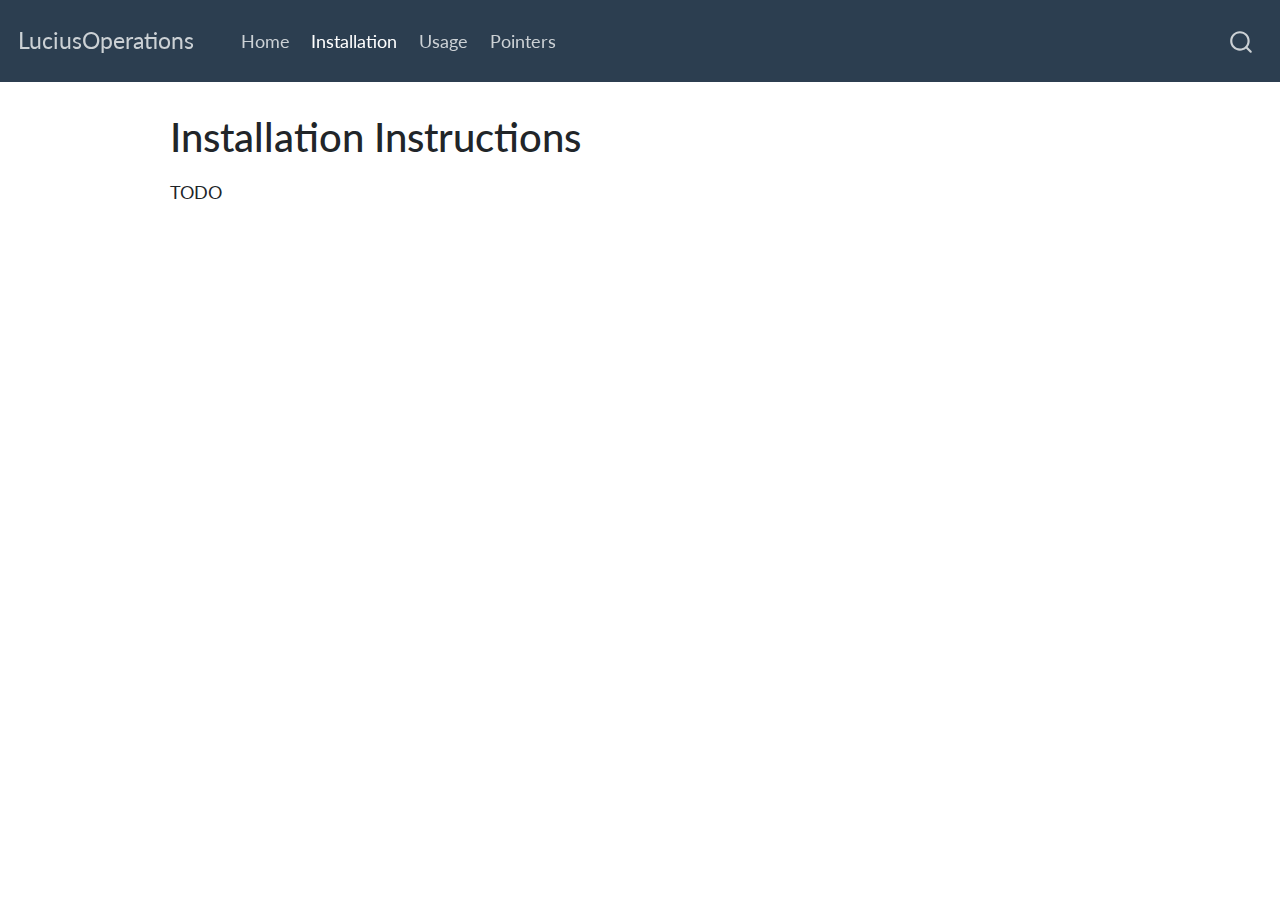
==== docs/installation.html @ 6ab1f0f8 "Update README" ====
<!DOCTYPE html>
<html xmlns="http://www.w3.org/1999/xhtml" lang="en" xml:lang="en"><head>

<meta charset="utf-8">
<meta name="generator" content="quarto-1.2.247">

<meta name="viewport" content="width=device-width, initial-scale=1.0, user-scalable=yes">


<title>LuciusOperations - Installation Instructions</title>
<style>
code{white-space: pre-wrap;}
span.smallcaps{font-variant: small-caps;}
div.columns{display: flex; gap: min(4vw, 1.5em);}
div.column{flex: auto; overflow-x: auto;}
div.hanging-indent{margin-left: 1.5em; text-indent: -1.5em;}
ul.task-list{list-style: none;}
ul.task-list li input[type="checkbox"] {
  width: 0.8em;
  margin: 0 0.8em 0.2em -1.6em;
  vertical-align: middle;
}
</style>


<script src="site_libs/quarto-nav/quarto-nav.js"></script>
<script src="site_libs/quarto-nav/headroom.min.js"></script>
<script src="site_libs/clipboard/clipboard.min.js"></script>
<script src="site_libs/quarto-search/autocomplete.umd.js"></script>
<script src="site_libs/quarto-search/fuse.min.js"></script>
<script src="site_libs/quarto-search/quarto-search.js"></script>
<meta name="quarto:offset" content="./">
<script src="site_libs/quarto-html/quarto.js"></script>
<script src="site_libs/quarto-html/popper.min.js"></script>
<script src="site_libs/quarto-html/tippy.umd.min.js"></script>
<script src="site_libs/quarto-html/anchor.min.js"></script>
<link href="site_libs/quarto-html/tippy.css" rel="stylesheet">
<link href="site_libs/quarto-html/quarto-syntax-highlighting.css" rel="stylesheet" id="quarto-text-highlighting-styles">
<script src="site_libs/bootstrap/bootstrap.min.js"></script>
<link href="site_libs/bootstrap/bootstrap-icons.css" rel="stylesheet">
<link href="site_libs/bootstrap/bootstrap.min.css" rel="stylesheet" id="quarto-bootstrap" data-mode="light">
<script id="quarto-search-options" type="application/json">{
  "location": "navbar",
  "copy-button": false,
  "collapse-after": 3,
  "panel-placement": "end",
  "type": "overlay",
  "limit": 20,
  "language": {
    "search-no-results-text": "No results",
    "search-matching-documents-text": "matching documents",
    "search-copy-link-title": "Copy link to search",
    "search-hide-matches-text": "Hide additional matches",
    "search-more-match-text": "more match in this document",
    "search-more-matches-text": "more matches in this document",
    "search-clear-button-title": "Clear",
    "search-detached-cancel-button-title": "Cancel",
    "search-submit-button-title": "Submit"
  }
}</script>


</head>

<body class="nav-fixed">

<div id="quarto-search-results"></div>
  <header id="quarto-header" class="headroom fixed-top">
    <nav class="navbar navbar-expand-lg navbar-dark ">
      <div class="navbar-container container-fluid">
      <div class="navbar-brand-container">
    <a class="navbar-brand" href="./index.html">
    <span class="navbar-title">LuciusOperations</span>
    </a>
  </div>
          <button class="navbar-toggler" type="button" data-bs-toggle="collapse" data-bs-target="#navbarCollapse" aria-controls="navbarCollapse" aria-expanded="false" aria-label="Toggle navigation" onclick="if (window.quartoToggleHeadroom) { window.quartoToggleHeadroom(); }">
  <span class="navbar-toggler-icon"></span>
</button>
          <div class="collapse navbar-collapse" id="navbarCollapse">
            <ul class="navbar-nav navbar-nav-scroll me-auto">
  <li class="nav-item">
    <a class="nav-link" href="./README.html">
 <span class="menu-text">Home</span></a>
  </li>  
  <li class="nav-item">
    <a class="nav-link active" href="./installation.html" aria-current="page">
 <span class="menu-text">Installation</span></a>
  </li>  
  <li class="nav-item">
    <a class="nav-link" href="./usage.html">
 <span class="menu-text">Usage</span></a>
  </li>  
  <li class="nav-item">
    <a class="nav-link" href="./pointers.html">
 <span class="menu-text">Pointers</span></a>
  </li>  
</ul>
              <div id="quarto-search" class="" title="Search"></div>
          </div> <!-- /navcollapse -->
      </div> <!-- /container-fluid -->
    </nav>
</header>
<!-- content -->
<div id="quarto-content" class="quarto-container page-columns page-rows-contents page-layout-article page-navbar">
<!-- sidebar -->
<!-- margin-sidebar -->
    <div id="quarto-margin-sidebar" class="sidebar margin-sidebar">
        
    </div>
<!-- main -->
<main class="content" id="quarto-document-content">

<header id="title-block-header" class="quarto-title-block default">
<div class="quarto-title">
<h1 class="title">Installation Instructions</h1>
</div>



<div class="quarto-title-meta">

    
  
    
  </div>
  

</header>

<p>TODO</p>



</main> <!-- /main -->
<script id="quarto-html-after-body" type="application/javascript">
window.document.addEventListener("DOMContentLoaded", function (event) {
  const toggleBodyColorMode = (bsSheetEl) => {
    const mode = bsSheetEl.getAttribute("data-mode");
    const bodyEl = window.document.querySelector("body");
    if (mode === "dark") {
      bodyEl.classList.add("quarto-dark");
      bodyEl.classList.remove("quarto-light");
    } else {
      bodyEl.classList.add("quarto-light");
      bodyEl.classList.remove("quarto-dark");
    }
  }
  const toggleBodyColorPrimary = () => {
    const bsSheetEl = window.document.querySelector("link#quarto-bootstrap");
    if (bsSheetEl) {
      toggleBodyColorMode(bsSheetEl);
    }
  }
  toggleBodyColorPrimary();  
  const icon = "";
  const anchorJS = new window.AnchorJS();
  anchorJS.options = {
    placement: 'right',
    icon: icon
  };
  anchorJS.add('.anchored');
  const clipboard = new window.ClipboardJS('.code-copy-button', {
    target: function(trigger) {
      return trigger.previousElementSibling;
    }
  });
  clipboard.on('success', function(e) {
    // button target
    const button = e.trigger;
    // don't keep focus
    button.blur();
    // flash "checked"
    button.classList.add('code-copy-button-checked');
    var currentTitle = button.getAttribute("title");
    button.setAttribute("title", "Copied!");
    let tooltip;
    if (window.bootstrap) {
      button.setAttribute("data-bs-toggle", "tooltip");
      button.setAttribute("data-bs-placement", "left");
      button.setAttribute("data-bs-title", "Copied!");
      tooltip = new bootstrap.Tooltip(button, 
        { trigger: "manual", 
          customClass: "code-copy-button-tooltip",
          offset: [0, -8]});
      tooltip.show();    
    }
    setTimeout(function() {
      if (tooltip) {
        tooltip.hide();
        button.removeAttribute("data-bs-title");
        button.removeAttribute("data-bs-toggle");
        button.removeAttribute("data-bs-placement");
      }
      button.setAttribute("title", currentTitle);
      button.classList.remove('code-copy-button-checked');
    }, 1000);
    // clear code selection
    e.clearSelection();
  });
  function tippyHover(el, contentFn) {
    const config = {
      allowHTML: true,
      content: contentFn,
      maxWidth: 500,
      delay: 100,
      arrow: false,
      appendTo: function(el) {
          return el.parentElement;
      },
      interactive: true,
      interactiveBorder: 10,
      theme: 'quarto',
      placement: 'bottom-start'
    };
    window.tippy(el, config); 
  }
  const noterefs = window.document.querySelectorAll('a[role="doc-noteref"]');
  for (var i=0; i<noterefs.length; i++) {
    const ref = noterefs[i];
    tippyHover(ref, function() {
      // use id or data attribute instead here
      let href = ref.getAttribute('data-footnote-href') || ref.getAttribute('href');
      try { href = new URL(href).hash; } catch {}
      const id = href.replace(/^#\/?/, "");
      const note = window.document.getElementById(id);
      return note.innerHTML;
    });
  }
  const findCites = (el) => {
    const parentEl = el.parentElement;
    if (parentEl) {
      const cites = parentEl.dataset.cites;
      if (cites) {
        return {
          el,
          cites: cites.split(' ')
        };
      } else {
        return findCites(el.parentElement)
      }
    } else {
      return undefined;
    }
  };
  var bibliorefs = window.document.querySelectorAll('a[role="doc-biblioref"]');
  for (var i=0; i<bibliorefs.length; i++) {
    const ref = bibliorefs[i];
    const citeInfo = findCites(ref);
    if (citeInfo) {
      tippyHover(citeInfo.el, function() {
        var popup = window.document.createElement('div');
        citeInfo.cites.forEach(function(cite) {
          var citeDiv = window.document.createElement('div');
          citeDiv.classList.add('hanging-indent');
          citeDiv.classList.add('csl-entry');
          var biblioDiv = window.document.getElementById('ref-' + cite);
          if (biblioDiv) {
            citeDiv.innerHTML = biblioDiv.innerHTML;
          }
          popup.appendChild(citeDiv);
        });
        return popup.innerHTML;
      });
    }
  }
});
</script>
</div> <!-- /content -->



</body></html>
---- docs/site_libs/quarto-html/tippy.css ----
.tippy-box[data-animation=fade][data-state=hidden]{opacity:0}[data-tippy-root]{max-width:calc(100vw - 10px)}.tippy-box{position:relative;background-color:#333;color:#fff;border-radius:4px;font-size:14px;line-height:1.4;white-space:normal;outline:0;transition-property:transform,visibility,opacity}.tippy-box[data-placement^=top]>.tippy-arrow{bottom:0}.tippy-box[data-placement^=top]>.tippy-arrow:before{bottom:-7px;left:0;border-width:8px 8px 0;border-top-color:initial;transform-origin:center top}.tippy-box[data-placement^=bottom]>.tippy-arrow{top:0}.tippy-box[data-placement^=bottom]>.tippy-arrow:before{top:-7px;left:0;border-width:0 8px 8px;border-bottom-color:initial;transform-origin:center bottom}.tippy-box[data-placement^=left]>.tippy-arrow{right:0}.tippy-box[data-placement^=left]>.tippy-arrow:before{border-width:8px 0 8px 8px;border-left-color:initial;right:-7px;transform-origin:center left}.tippy-box[data-placement^=right]>.tippy-arrow{left:0}.tippy-box[data-placement^=right]>.tippy-arrow:before{left:-7px;border-width:8px 8px 8px 0;border-right-color:initial;transform-origin:center right}.tippy-box[data-inertia][data-state=visible]{transition-timing-function:cubic-bezier(.54,1.5,.38,1.11)}.tippy-arrow{width:16px;height:16px;color:#333}.tippy-arrow:before{content:"";position:absolute;border-color:transparent;border-style:solid}.tippy-content{position:relative;padding:5px 9px;z-index:1}
---- docs/site_libs/quarto-html/quarto-syntax-highlighting.css ----
/* quarto syntax highlight colors */
:root {
  --quarto-hl-ot-color: #003B4F;
  --quarto-hl-at-color: #657422;
  --quarto-hl-ss-color: #20794D;
  --quarto-hl-an-color: #5E5E5E;
  --quarto-hl-fu-color: #4758AB;
  --quarto-hl-st-color: #20794D;
  --quarto-hl-cf-color: #003B4F;
  --quarto-hl-op-color: #5E5E5E;
  --quarto-hl-er-color: #AD0000;
  --quarto-hl-bn-color: #AD0000;
  --quarto-hl-al-color: #AD0000;
  --quarto-hl-va-color: #111111;
  --quarto-hl-bu-color: inherit;
  --quarto-hl-ex-color: inherit;
  --quarto-hl-pp-color: #AD0000;
  --quarto-hl-in-color: #5E5E5E;
  --quarto-hl-vs-color: #20794D;
  --quarto-hl-wa-color: #5E5E5E;
  --quarto-hl-do-color: #5E5E5E;
  --quarto-hl-im-color: #00769E;
  --quarto-hl-ch-color: #20794D;
  --quarto-hl-dt-color: #AD0000;
  --quarto-hl-fl-color: #AD0000;
  --quarto-hl-co-color: #5E5E5E;
  --quarto-hl-cv-color: #5E5E5E;
  --quarto-hl-cn-color: #8f5902;
  --quarto-hl-sc-color: #5E5E5E;
  --quarto-hl-dv-color: #AD0000;
  --quarto-hl-kw-color: #003B4F;
}

/* other quarto variables */
:root {
  --quarto-font-monospace: SFMono-Regular, Menlo, Monaco, Consolas, "Liberation Mono", "Courier New", monospace;
}

pre > code.sourceCode > span {
  color: #003B4F;
}

code span {
  color: #003B4F;
}

code.sourceCode > span {
  color: #003B4F;
}

div.sourceCode,
div.sourceCode pre.sourceCode {
  color: #003B4F;
}

code span.ot {
  color: #003B4F;
}

code span.at {
  color: #657422;
}

code span.ss {
  color: #20794D;
}

code span.an {
  color: #5E5E5E;
}

code span.fu {
  color: #4758AB;
}

code span.st {
  color: #20794D;
}

code span.cf {
  color: #003B4F;
}

code span.op {
  color: #5E5E5E;
}

code span.er {
  color: #AD0000;
}

code span.bn {
  color: #AD0000;
}

code span.al {
  color: #AD0000;
}

code span.va {
  color: #111111;
}

code span.pp {
  color: #AD0000;
}

code span.in {
  color: #5E5E5E;
}

code span.vs {
  color: #20794D;
}

code span.wa {
  color: #5E5E5E;
  font-style: italic;
}

code span.do {
  color: #5E5E5E;
  font-style: italic;
}

code span.im {
  color: #00769E;
}

code span.ch {
  color: #20794D;
}

code span.dt {
  color: #AD0000;
}

code span.fl {
  color: #AD0000;
}

code span.co {
  color: #5E5E5E;
}

code span.cv {
  color: #5E5E5E;
  font-style: italic;
}

code span.cn {
  color: #8f5902;
}

code span.sc {
  color: #5E5E5E;
}

code span.dv {
  color: #AD0000;
}

code span.kw {
  color: #003B4F;
}

.prevent-inlining {
  content: "</";
}

/*# sourceMappingURL=debc5d5d77c3f9108843748ff7464032.css.map */
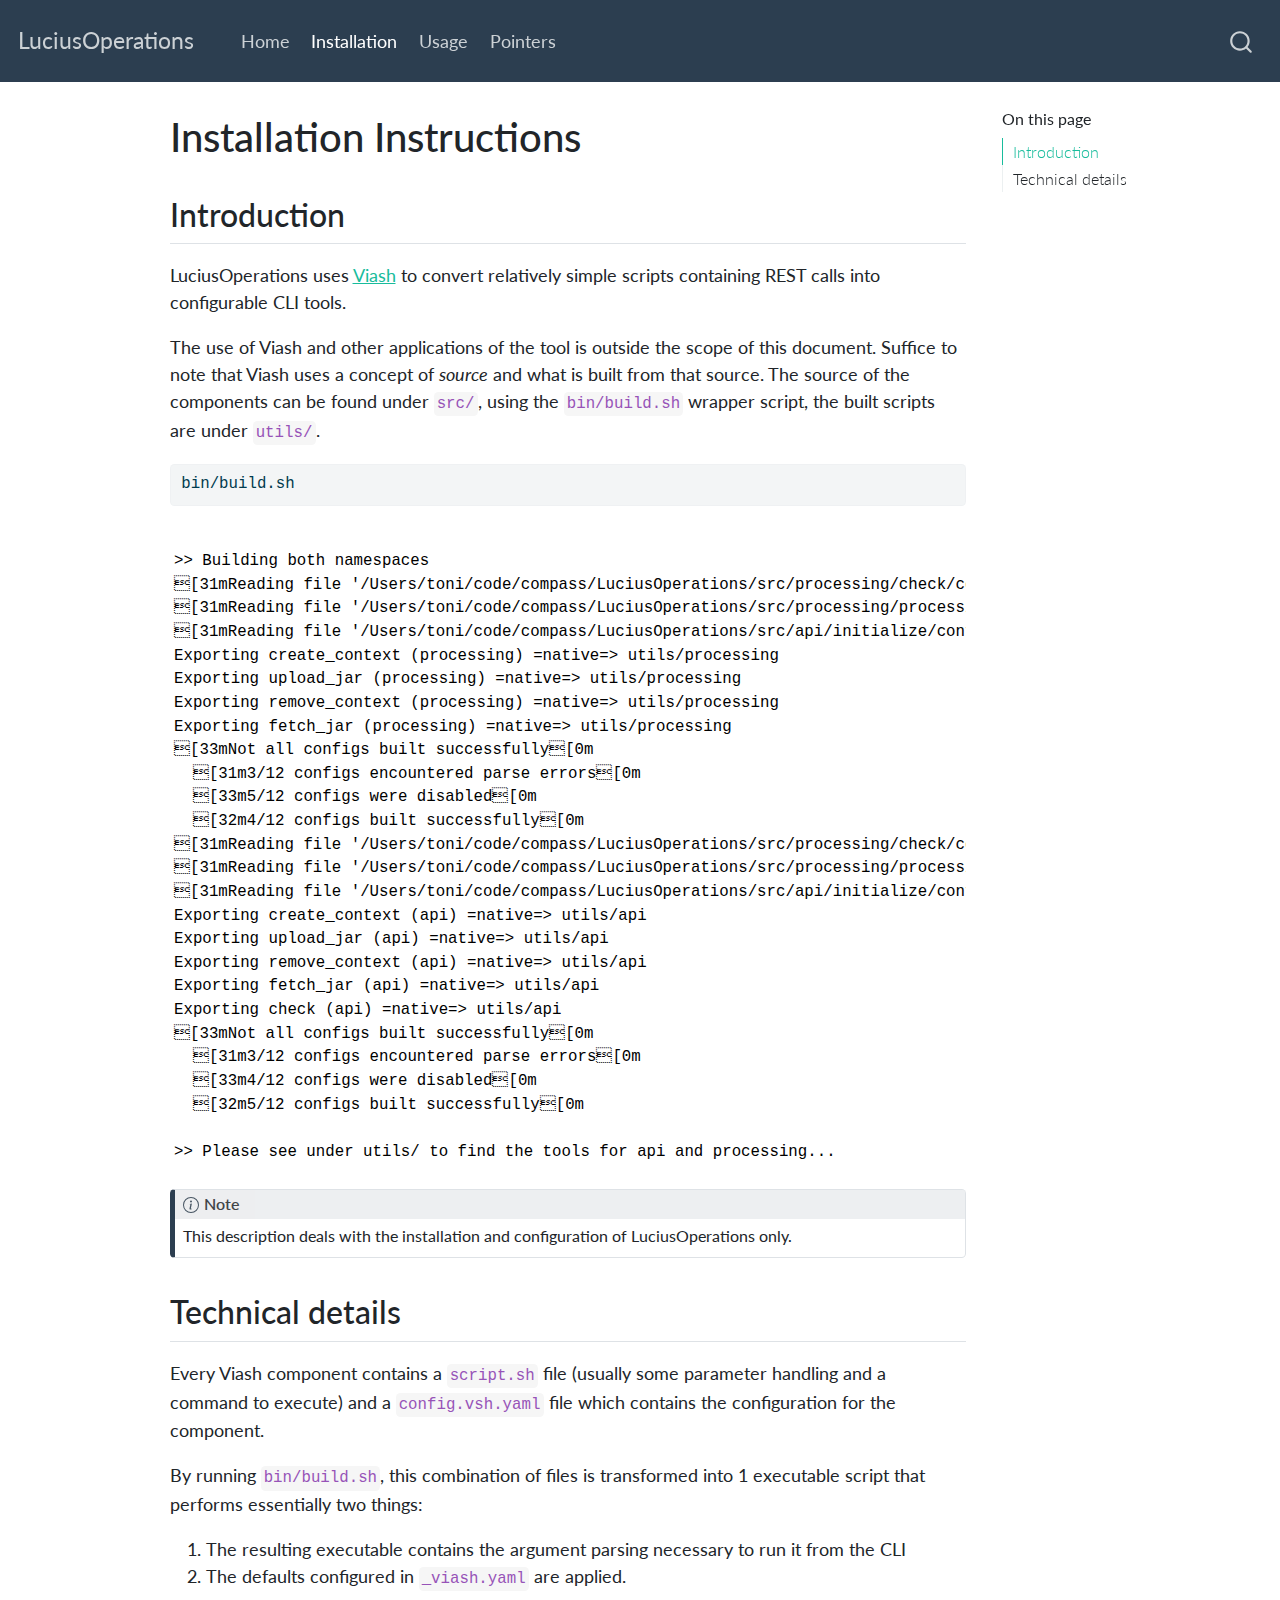
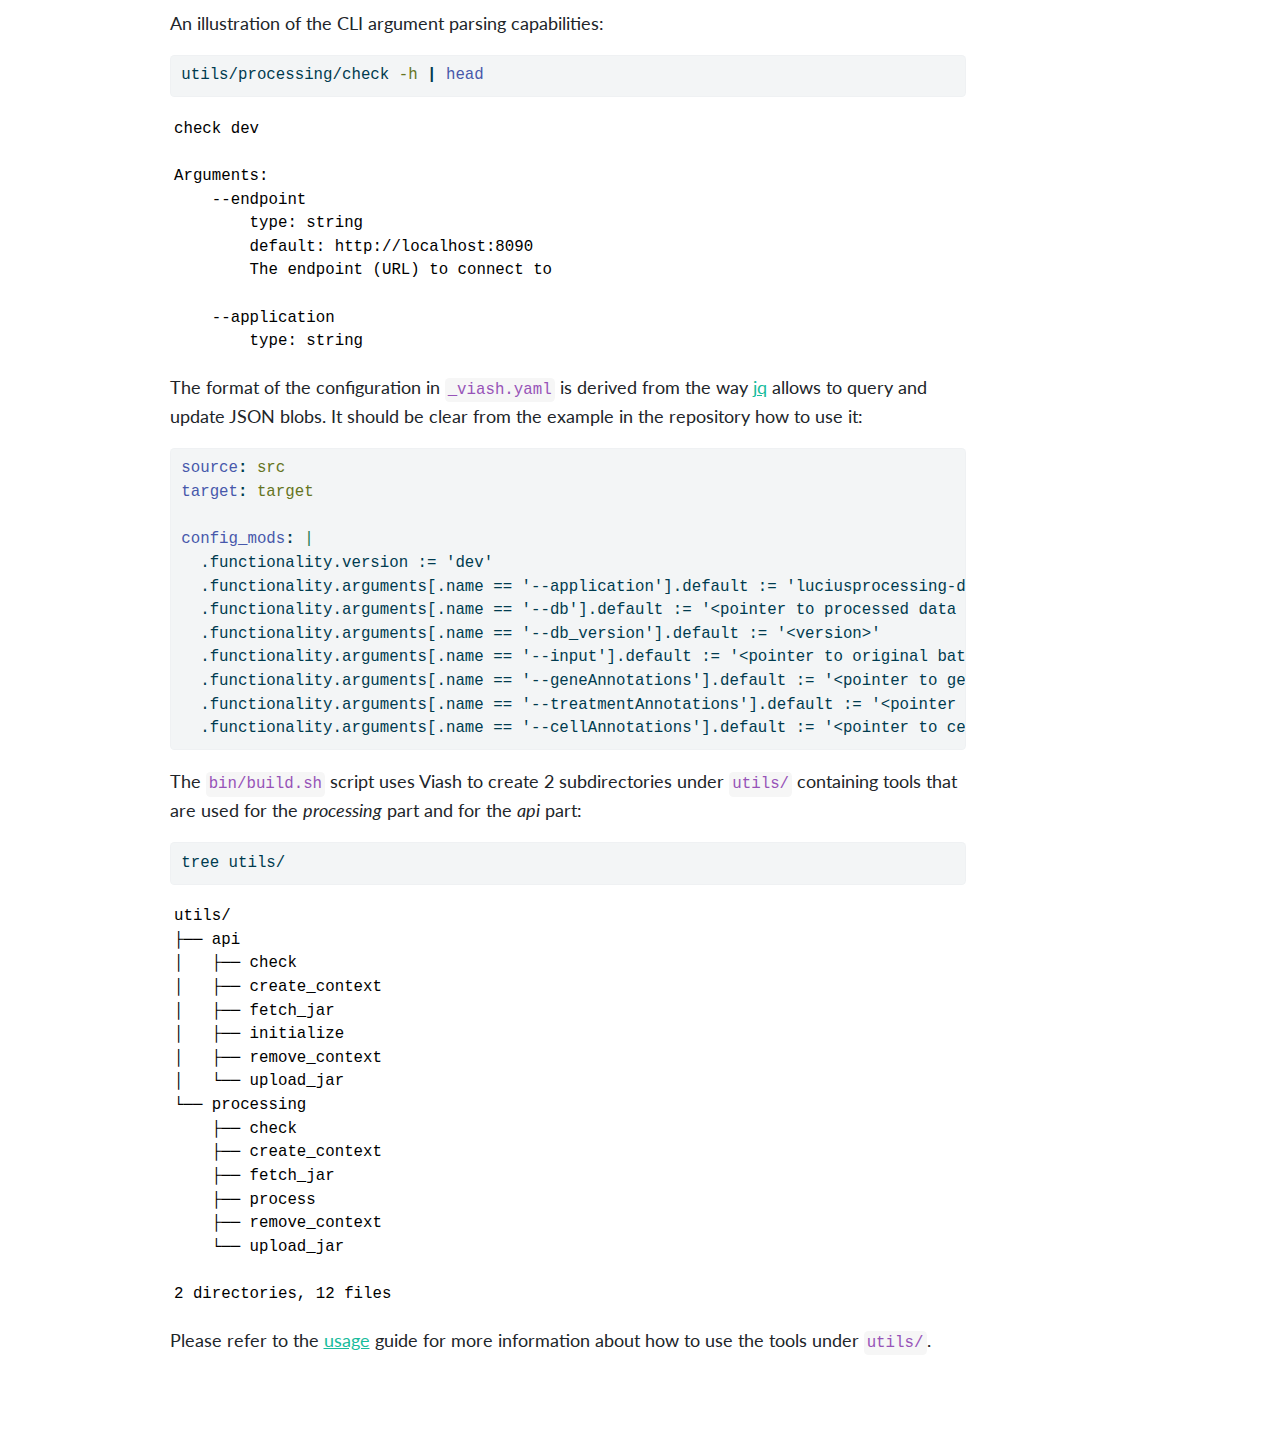
==== commit a1525717: "Additions in both installation.qmd and usage.qmd" ====
--- a/docs/installation.html
+++ b/docs/installation.html
@@ -20,6 +20,69 @@
   margin: 0 0.8em 0.2em -1.6em;
   vertical-align: middle;
 }
+pre > code.sourceCode { white-space: pre; position: relative; }
+pre > code.sourceCode > span { display: inline-block; line-height: 1.25; }
+pre > code.sourceCode > span:empty { height: 1.2em; }
+.sourceCode { overflow: visible; }
+code.sourceCode > span { color: inherit; text-decoration: inherit; }
+div.sourceCode { margin: 1em 0; }
+pre.sourceCode { margin: 0; }
+@media screen {
+div.sourceCode { overflow: auto; }
+}
+@media print {
+pre > code.sourceCode { white-space: pre-wrap; }
+pre > code.sourceCode > span { text-indent: -5em; padding-left: 5em; }
+}
+pre.numberSource code
+  { counter-reset: source-line 0; }
+pre.numberSource code > span
+  { position: relative; left: -4em; counter-increment: source-line; }
+pre.numberSource code > span > a:first-child::before
+  { content: counter(source-line);
+    position: relative; left: -1em; text-align: right; vertical-align: baseline;
+    border: none; display: inline-block;
+    -webkit-touch-callout: none; -webkit-user-select: none;
+    -khtml-user-select: none; -moz-user-select: none;
+    -ms-user-select: none; user-select: none;
+    padding: 0 4px; width: 4em;
+    color: #aaaaaa;
+  }
+pre.numberSource { margin-left: 3em; border-left: 1px solid #aaaaaa;  padding-left: 4px; }
+div.sourceCode
+  {   }
+@media screen {
+pre > code.sourceCode > span > a:first-child::before { text-decoration: underline; }
+}
+code span.al { color: #ff0000; font-weight: bold; } /* Alert */
+code span.an { color: #60a0b0; font-weight: bold; font-style: italic; } /* Annotation */
+code span.at { color: #7d9029; } /* Attribute */
+code span.bn { color: #40a070; } /* BaseN */
+code span.bu { color: #008000; } /* BuiltIn */
+code span.cf { color: #007020; font-weight: bold; } /* ControlFlow */
+code span.ch { color: #4070a0; } /* Char */
+code span.cn { color: #880000; } /* Constant */
+code span.co { color: #60a0b0; font-style: italic; } /* Comment */
+code span.cv { color: #60a0b0; font-weight: bold; font-style: italic; } /* CommentVar */
+code span.do { color: #ba2121; font-style: italic; } /* Documentation */
+code span.dt { color: #902000; } /* DataType */
+code span.dv { color: #40a070; } /* DecVal */
+code span.er { color: #ff0000; font-weight: bold; } /* Error */
+code span.ex { } /* Extension */
+code span.fl { color: #40a070; } /* Float */
+code span.fu { color: #06287e; } /* Function */
+code span.im { color: #008000; font-weight: bold; } /* Import */
+code span.in { color: #60a0b0; font-weight: bold; font-style: italic; } /* Information */
+code span.kw { color: #007020; font-weight: bold; } /* Keyword */
+code span.op { color: #666666; } /* Operator */
+code span.ot { color: #007020; } /* Other */
+code span.pp { color: #bc7a00; } /* Preprocessor */
+code span.sc { color: #4070a0; } /* SpecialChar */
+code span.ss { color: #bb6688; } /* SpecialString */
+code span.st { color: #4070a0; } /* String */
+code span.va { color: #19177c; } /* Variable */
+code span.vs { color: #4070a0; } /* VerbatimString */
+code span.wa { color: #60a0b0; font-weight: bold; font-style: italic; } /* Warning */
 </style>
 
 
@@ -105,7 +168,14 @@
 <!-- sidebar -->
 <!-- margin-sidebar -->
     <div id="quarto-margin-sidebar" class="sidebar margin-sidebar">
-        
+        <nav id="TOC" role="doc-toc" class="toc-active">
+    <h2 id="toc-title">On this page</h2>
+   
+  <ul>
+  <li><a href="#introduction" id="toc-introduction" class="nav-link active" data-scroll-target="#introduction">Introduction</a></li>
+  <li><a href="#technical-details" id="toc-technical-details" class="nav-link" data-scroll-target="#technical-details">Technical details</a></li>
+  </ul>
+</nav>
     </div>
 <!-- main -->
 <main class="content" id="quarto-document-content">
@@ -127,9 +197,122 @@
 
 </header>
 
-<p>TODO</p>
-
-
+<section id="introduction" class="level2">
+<h2 class="anchored" data-anchor-id="introduction">Introduction</h2>
+<p>LuciusOperations uses <a href="https://viash.io">Viash</a> to convert relatively simple scripts containing REST calls into configurable CLI tools.</p>
+<p>The use of Viash and other applications of the tool is outside the scope of this document. Suffice to note that Viash uses a concept of <em>source</em> and what is built from that source. The source of the components can be found under <code>src/</code>, using the <code>bin/build.sh</code> wrapper script, the built scripts are under <code>utils/</code>.</p>
+<div class="cell">
+<div class="sourceCode cell-code" id="cb1"><pre class="sourceCode sh code-with-copy"><code class="sourceCode bash"><span id="cb1-1"><a href="#cb1-1" aria-hidden="true" tabindex="-1"></a><span class="ex">bin/build.sh</span></span></code><button title="Copy to Clipboard" class="code-copy-button"><i class="bi"></i></button></pre></div>
+<div class="cell-output cell-output-stdout">
+<pre><code>
+&gt;&gt; Building both namespaces
+[31mReading file '/Users/toni/code/compass/LuciusOperations/src/processing/check/config.vsh.yaml' failed[0m
+[31mReading file '/Users/toni/code/compass/LuciusOperations/src/processing/process/config.vsh.yaml' failed[0m
+[31mReading file '/Users/toni/code/compass/LuciusOperations/src/api/initialize/config.vsh.yaml' failed[0m
+Exporting create_context (processing) =native=&gt; utils/processing
+Exporting upload_jar (processing) =native=&gt; utils/processing
+Exporting remove_context (processing) =native=&gt; utils/processing
+Exporting fetch_jar (processing) =native=&gt; utils/processing
+[33mNot all configs built successfully[0m
+  [31m3/12 configs encountered parse errors[0m
+  [33m5/12 configs were disabled[0m
+  [32m4/12 configs built successfully[0m
+[31mReading file '/Users/toni/code/compass/LuciusOperations/src/processing/check/config.vsh.yaml' failed[0m
+[31mReading file '/Users/toni/code/compass/LuciusOperations/src/processing/process/config.vsh.yaml' failed[0m
+[31mReading file '/Users/toni/code/compass/LuciusOperations/src/api/initialize/config.vsh.yaml' failed[0m
+Exporting create_context (api) =native=&gt; utils/api
+Exporting upload_jar (api) =native=&gt; utils/api
+Exporting remove_context (api) =native=&gt; utils/api
+Exporting fetch_jar (api) =native=&gt; utils/api
+Exporting check (api) =native=&gt; utils/api
+[33mNot all configs built successfully[0m
+  [31m3/12 configs encountered parse errors[0m
+  [33m4/12 configs were disabled[0m
+  [32m5/12 configs built successfully[0m
+
+&gt;&gt; Please see under utils/ to find the tools for api and processing...</code></pre>
+</div>
+</div>
+<div class="callout-note callout callout-style-default callout-captioned">
+<div class="callout-header d-flex align-content-center">
+<div class="callout-icon-container">
+<i class="callout-icon"></i>
+</div>
+<div class="callout-caption-container flex-fill">
+Note
+</div>
+</div>
+<div class="callout-body-container callout-body">
+<p>This description deals with the installation and configuration of LuciusOperations only.</p>
+</div>
+</div>
+</section>
+<section id="technical-details" class="level2">
+<h2 class="anchored" data-anchor-id="technical-details">Technical details</h2>
+<p>Every Viash component contains a <code>script.sh</code> file (usually some parameter handling and a command to execute) and a <code>config.vsh.yaml</code> file which contains the configuration for the component.</p>
+<p>By running <code>bin/build.sh</code>, this combination of files is transformed into 1 executable script that performs essentially two things:</p>
+<ol type="1">
+<li>The resulting executable contains the argument parsing necessary to run it from the CLI</li>
+<li>The defaults configured in <code>_viash.yaml</code> are applied.</li>
+</ol>
+<p>An illustration of the CLI argument parsing capabilities:</p>
+<div class="cell">
+<div class="sourceCode cell-code" id="cb3"><pre class="sourceCode sh code-with-copy"><code class="sourceCode bash"><span id="cb3-1"><a href="#cb3-1" aria-hidden="true" tabindex="-1"></a><span class="ex">utils/processing/check</span> <span class="at">-h</span> <span class="kw">|</span> <span class="fu">head</span></span></code><button title="Copy to Clipboard" class="code-copy-button"><i class="bi"></i></button></pre></div>
+<div class="cell-output cell-output-stdout">
+<pre><code>check dev
+
+Arguments:
+    --endpoint
+        type: string
+        default: http://localhost:8090
+        The endpoint (URL) to connect to
+
+    --application
+        type: string</code></pre>
+</div>
+</div>
+<p>The format of the configuration in <code>_viash.yaml</code> is derived from the way <a href="https://stedolan.github.io/jq/">jq</a> allows to query and update JSON blobs. It should be clear from the example in the repository how to use it:</p>
+<div class="cell">
+<div class="sourceCode" id="cb5"><pre class="sourceCode yaml code-with-copy"><code class="sourceCode yaml"><span id="cb5-1"><a href="#cb5-1" aria-hidden="true" tabindex="-1"></a><span class="fu">source</span><span class="kw">:</span><span class="at"> src</span></span>
+<span id="cb5-2"><a href="#cb5-2" aria-hidden="true" tabindex="-1"></a><span class="fu">target</span><span class="kw">:</span><span class="at"> target</span></span>
+<span id="cb5-3"><a href="#cb5-3" aria-hidden="true" tabindex="-1"></a></span>
+<span id="cb5-4"><a href="#cb5-4" aria-hidden="true" tabindex="-1"></a><span class="fu">config_mods</span><span class="kw">: </span><span class="ch">|</span></span>
+<span id="cb5-5"><a href="#cb5-5" aria-hidden="true" tabindex="-1"></a>  .functionality.version := 'dev'</span>
+<span id="cb5-6"><a href="#cb5-6" aria-hidden="true" tabindex="-1"></a>  .functionality.arguments[.name == '--application'].default := 'luciusprocessing-dev'</span>
+<span id="cb5-7"><a href="#cb5-7" aria-hidden="true" tabindex="-1"></a>  .functionality.arguments[.name == '--db'].default := '&lt;pointer to processed data location&gt;'</span>
+<span id="cb5-8"><a href="#cb5-8" aria-hidden="true" tabindex="-1"></a>  .functionality.arguments[.name == '--db_version'].default := '&lt;version&gt;'</span>
+<span id="cb5-9"><a href="#cb5-9" aria-hidden="true" tabindex="-1"></a>  .functionality.arguments[.name == '--input'].default := '&lt;pointer to original batches&gt;'</span>
+<span id="cb5-10"><a href="#cb5-10" aria-hidden="true" tabindex="-1"></a>  .functionality.arguments[.name == '--geneAnnotations'].default := '&lt;pointer to gene annotation file&gt;'</span>
+<span id="cb5-11"><a href="#cb5-11" aria-hidden="true" tabindex="-1"></a>  .functionality.arguments[.name == '--treatmentAnnotations'].default := '&lt;pointer to treatment annotation file&gt;'</span>
+<span id="cb5-12"><a href="#cb5-12" aria-hidden="true" tabindex="-1"></a>  .functionality.arguments[.name == '--cellAnnotations'].default := '&lt;pointer to cell annotation file&gt;'</span></code><button title="Copy to Clipboard" class="code-copy-button"><i class="bi"></i></button></pre></div>
+</div>
+<p>The <code>bin/build.sh</code> script uses Viash to create 2 subdirectories under <code>utils/</code> containing tools that are used for the <em>processing</em> part and for the <em>api</em> part:</p>
+<div class="cell">
+<div class="sourceCode cell-code" id="cb6"><pre class="sourceCode sh code-with-copy"><code class="sourceCode bash"><span id="cb6-1"><a href="#cb6-1" aria-hidden="true" tabindex="-1"></a><span class="ex">tree</span> utils/</span></code><button title="Copy to Clipboard" class="code-copy-button"><i class="bi"></i></button></pre></div>
+<div class="cell-output cell-output-stdout">
+<pre><code>utils/
+├── api
+│&nbsp;&nbsp; ├── check
+│&nbsp;&nbsp; ├── create_context
+│&nbsp;&nbsp; ├── fetch_jar
+│&nbsp;&nbsp; ├── initialize
+│&nbsp;&nbsp; ├── remove_context
+│&nbsp;&nbsp; └── upload_jar
+└── processing
+    ├── check
+    ├── create_context
+    ├── fetch_jar
+    ├── process
+    ├── remove_context
+    └── upload_jar
+
+2 directories, 12 files</code></pre>
+</div>
+</div>
+<p>Please refer to the <a href="usage.html">usage</a> guide for more information about how to use the tools under <code>utils/</code>.</p>
+
+
+</section>
 
 </main> <!-- /main -->
 <script id="quarto-html-after-body" type="application/javascript">
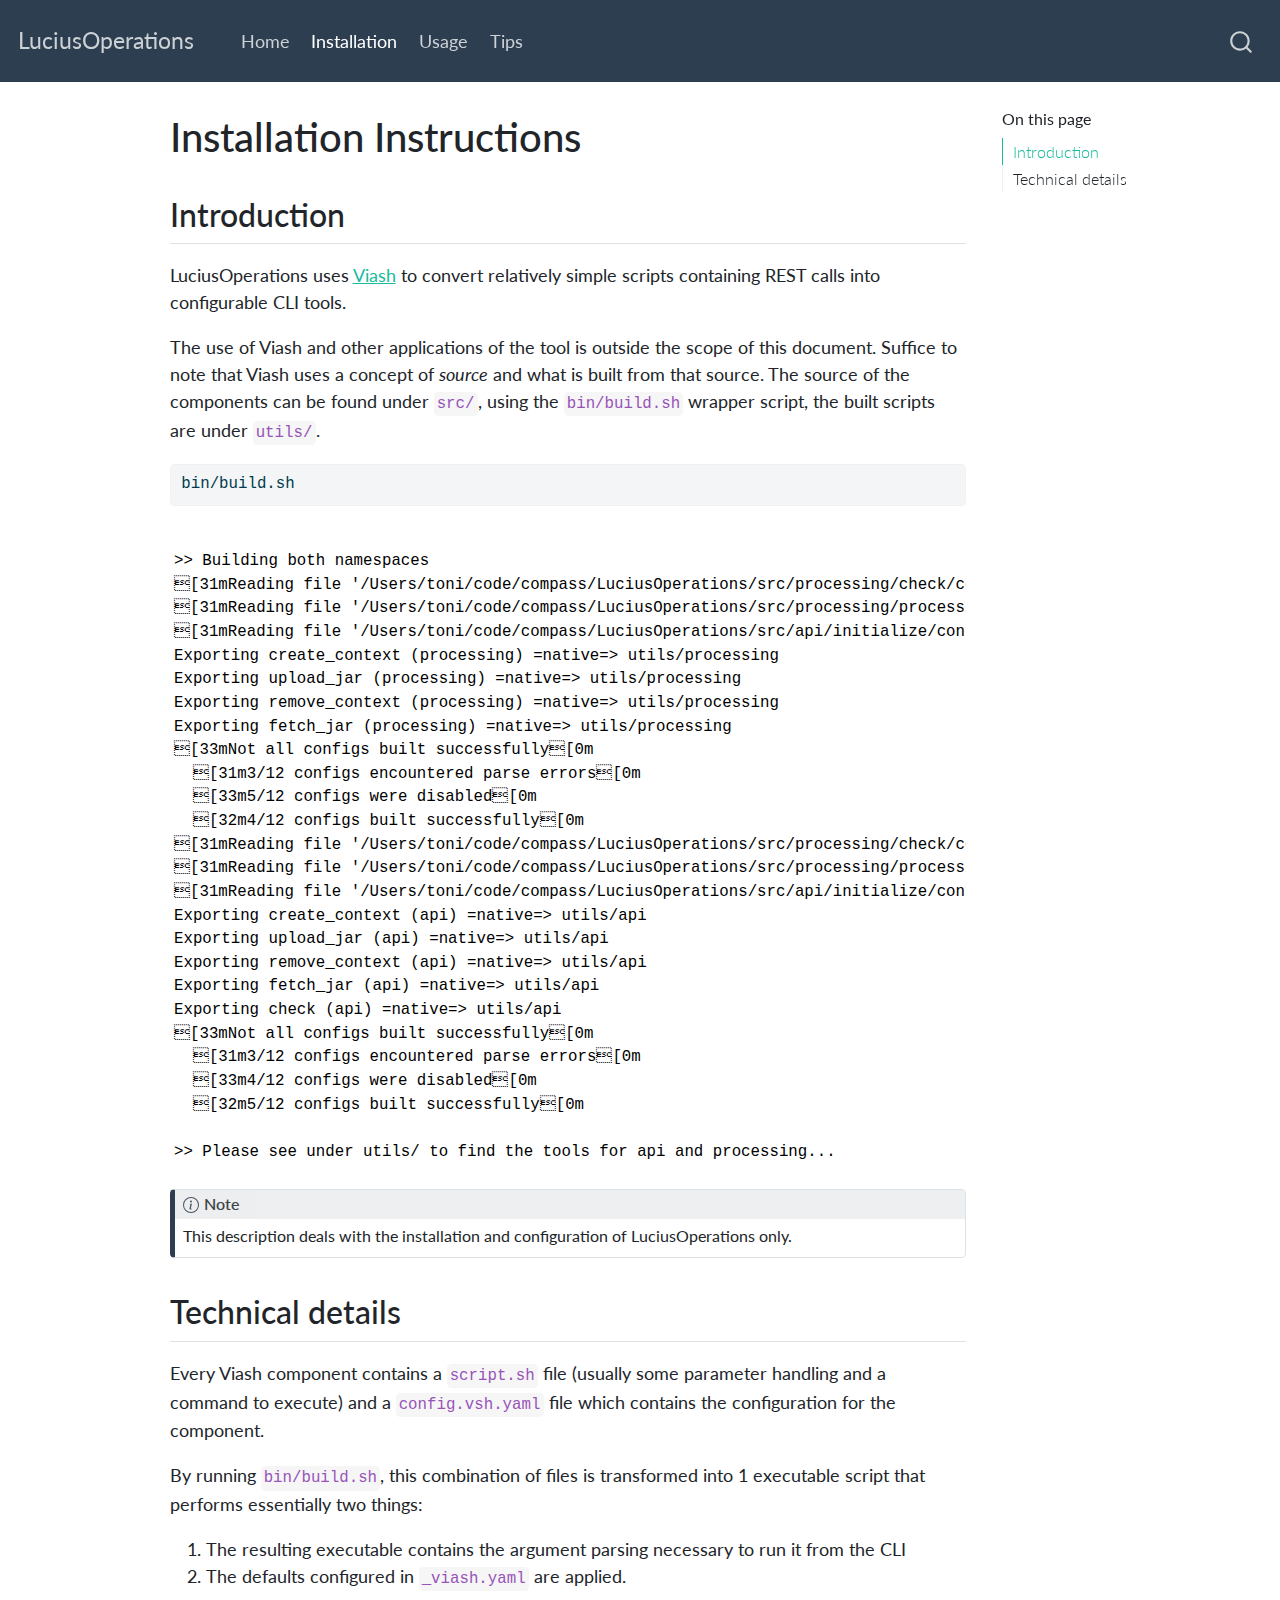
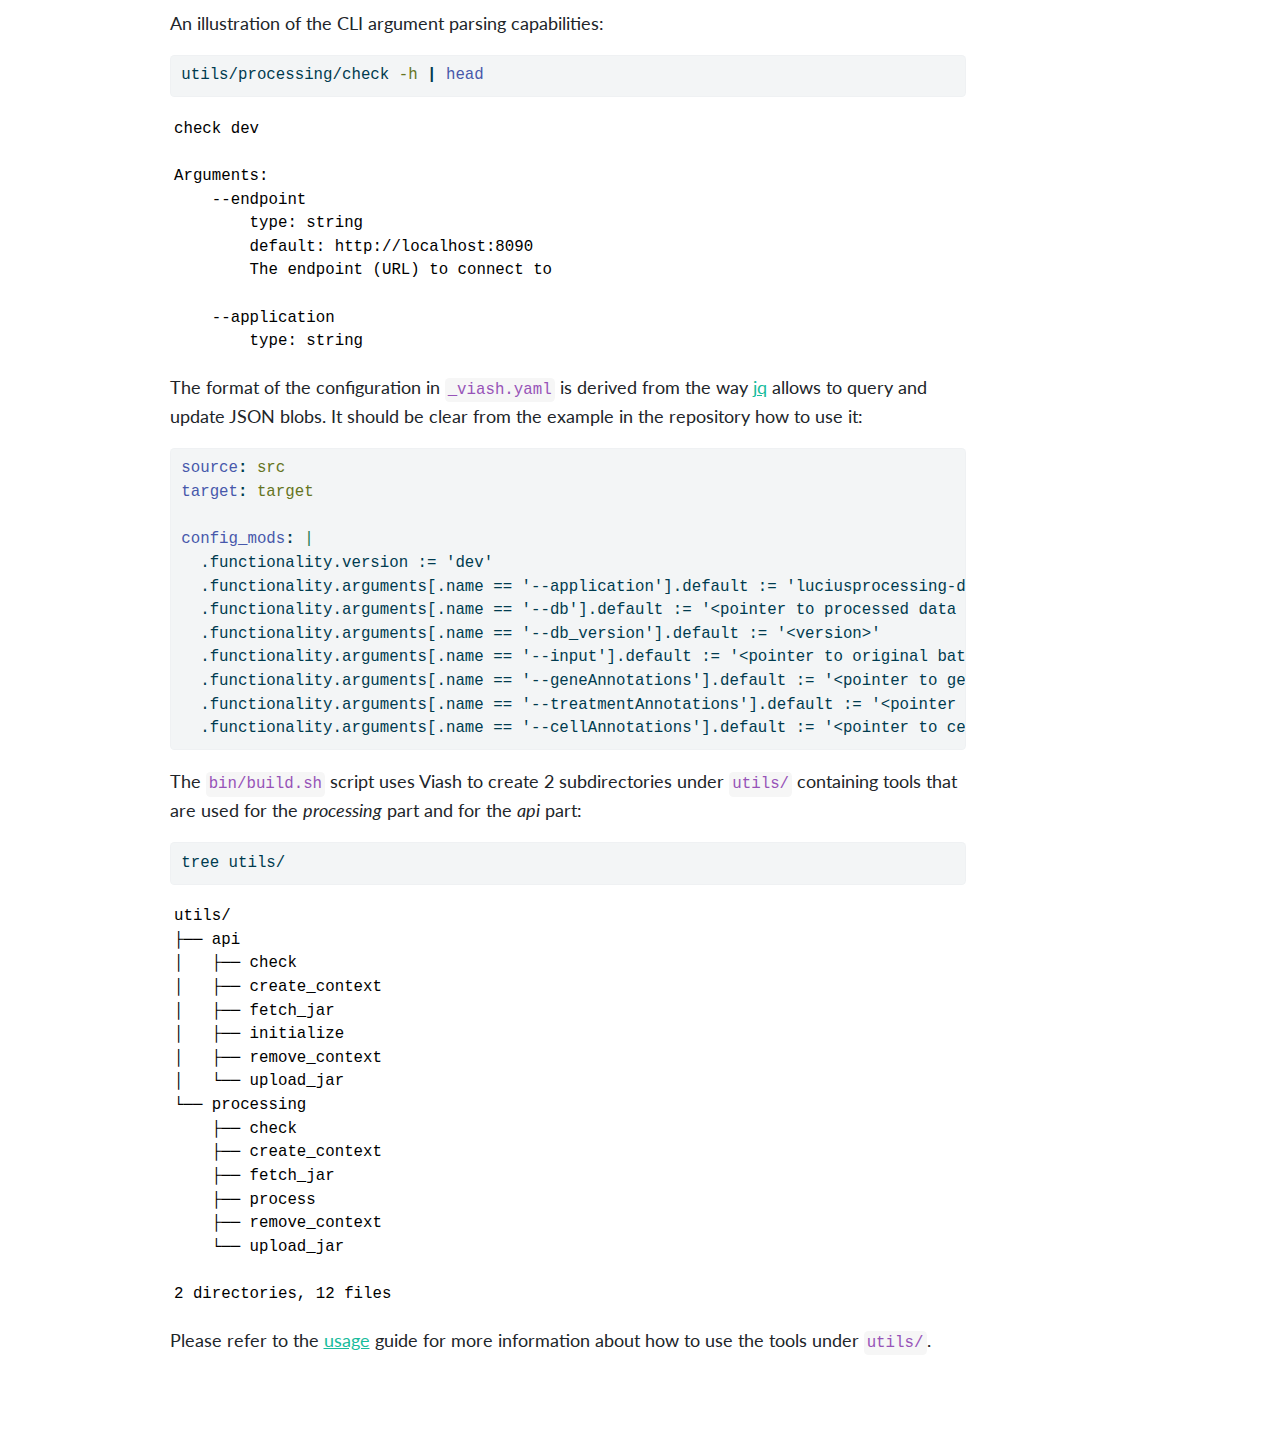
==== commit d2fcde0b: "Render html pages" ====
--- a/docs/installation.html
+++ b/docs/installation.html
@@ -154,8 +154,8 @@
  <span class="menu-text">Usage</span></a>
   </li>  
   <li class="nav-item">
-    <a class="nav-link" href="./pointers.html">
- <span class="menu-text">Pointers</span></a>
+    <a class="nav-link" href="./tips.html">
+ <span class="menu-text">Tips</span></a>
   </li>  
 </ul>
               <div id="quarto-search" class="" title="Search"></div>
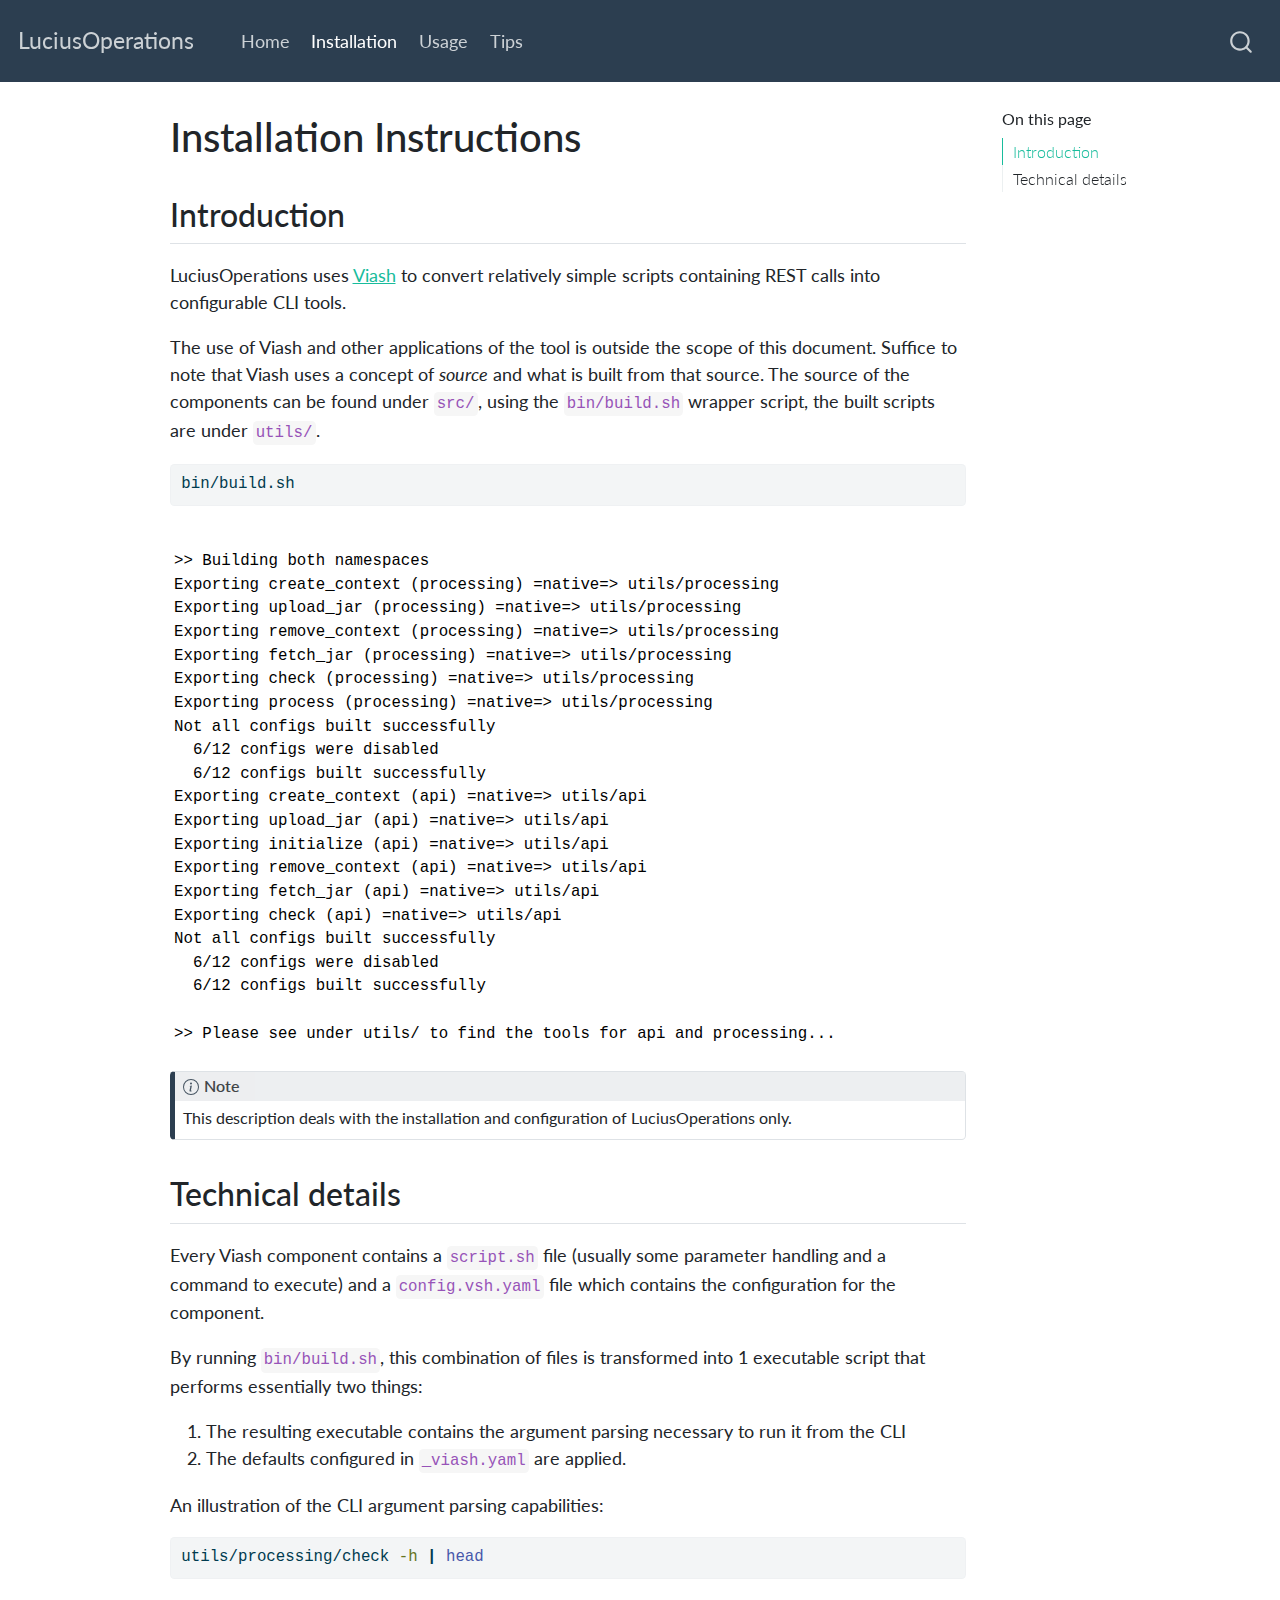
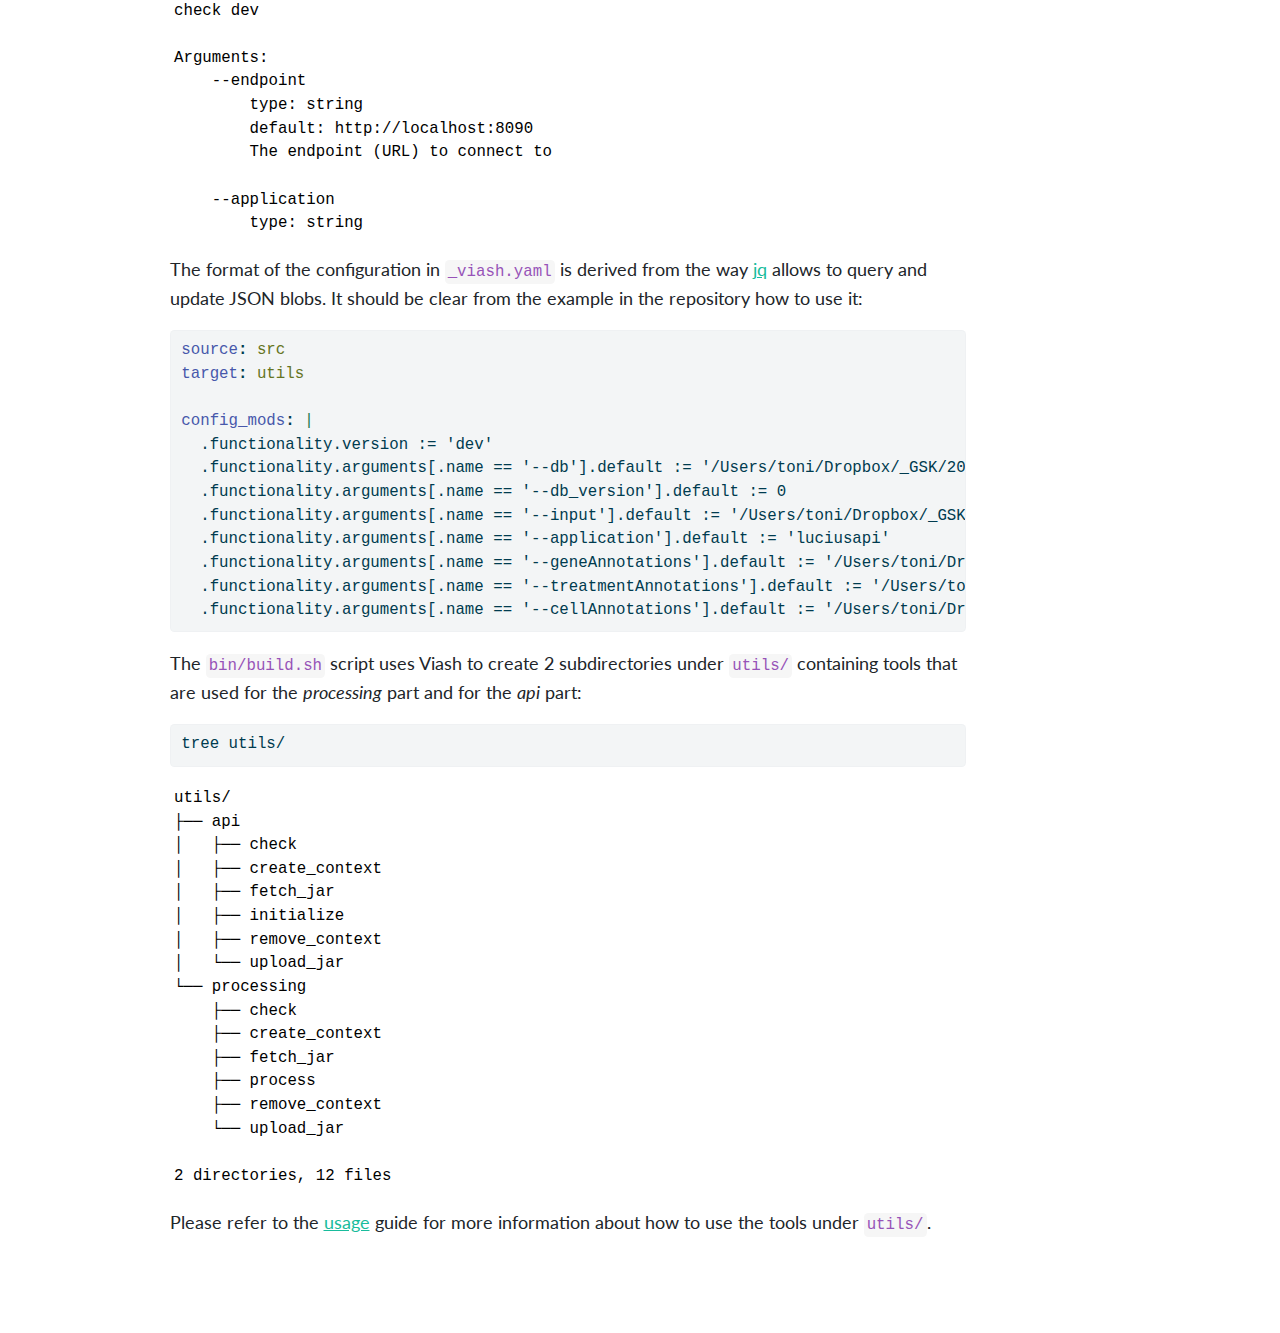
==== commit 3eb00264: "Improve docs rendering" ====
--- a/docs/installation.html
+++ b/docs/installation.html
@@ -197,6 +197,9 @@
 
 </header>
 
+<div class="cell">
+
+</div>
 <section id="introduction" class="level2">
 <h2 class="anchored" data-anchor-id="introduction">Introduction</h2>
 <p>LuciusOperations uses <a href="https://viash.io">Viash</a> to convert relatively simple scripts containing REST calls into configurable CLI tools.</p>
@@ -206,29 +209,24 @@
 <div class="cell-output cell-output-stdout">
 <pre><code>
 &gt;&gt; Building both namespaces
-[31mReading file '/Users/toni/code/compass/LuciusOperations/src/processing/check/config.vsh.yaml' failed[0m
-[31mReading file '/Users/toni/code/compass/LuciusOperations/src/processing/process/config.vsh.yaml' failed[0m
-[31mReading file '/Users/toni/code/compass/LuciusOperations/src/api/initialize/config.vsh.yaml' failed[0m
 Exporting create_context (processing) =native=&gt; utils/processing
 Exporting upload_jar (processing) =native=&gt; utils/processing
 Exporting remove_context (processing) =native=&gt; utils/processing
 Exporting fetch_jar (processing) =native=&gt; utils/processing
-[33mNot all configs built successfully[0m
-  [31m3/12 configs encountered parse errors[0m
-  [33m5/12 configs were disabled[0m
-  [32m4/12 configs built successfully[0m
-[31mReading file '/Users/toni/code/compass/LuciusOperations/src/processing/check/config.vsh.yaml' failed[0m
-[31mReading file '/Users/toni/code/compass/LuciusOperations/src/processing/process/config.vsh.yaml' failed[0m
-[31mReading file '/Users/toni/code/compass/LuciusOperations/src/api/initialize/config.vsh.yaml' failed[0m
+Exporting check (processing) =native=&gt; utils/processing
+Exporting process (processing) =native=&gt; utils/processing
+Not all configs built successfully
+  6/12 configs were disabled
+  6/12 configs built successfully
 Exporting create_context (api) =native=&gt; utils/api
 Exporting upload_jar (api) =native=&gt; utils/api
+Exporting initialize (api) =native=&gt; utils/api
 Exporting remove_context (api) =native=&gt; utils/api
 Exporting fetch_jar (api) =native=&gt; utils/api
 Exporting check (api) =native=&gt; utils/api
-[33mNot all configs built successfully[0m
-  [31m3/12 configs encountered parse errors[0m
-  [33m4/12 configs were disabled[0m
-  [32m5/12 configs built successfully[0m
+Not all configs built successfully
+  6/12 configs were disabled
+  6/12 configs built successfully
 
 &gt;&gt; Please see under utils/ to find the tools for api and processing...</code></pre>
 </div>
@@ -274,17 +272,17 @@
 <p>The format of the configuration in <code>_viash.yaml</code> is derived from the way <a href="https://stedolan.github.io/jq/">jq</a> allows to query and update JSON blobs. It should be clear from the example in the repository how to use it:</p>
 <div class="cell">
 <div class="sourceCode" id="cb5"><pre class="sourceCode yaml code-with-copy"><code class="sourceCode yaml"><span id="cb5-1"><a href="#cb5-1" aria-hidden="true" tabindex="-1"></a><span class="fu">source</span><span class="kw">:</span><span class="at"> src</span></span>
-<span id="cb5-2"><a href="#cb5-2" aria-hidden="true" tabindex="-1"></a><span class="fu">target</span><span class="kw">:</span><span class="at"> target</span></span>
+<span id="cb5-2"><a href="#cb5-2" aria-hidden="true" tabindex="-1"></a><span class="fu">target</span><span class="kw">:</span><span class="at"> utils</span></span>
 <span id="cb5-3"><a href="#cb5-3" aria-hidden="true" tabindex="-1"></a></span>
 <span id="cb5-4"><a href="#cb5-4" aria-hidden="true" tabindex="-1"></a><span class="fu">config_mods</span><span class="kw">: </span><span class="ch">|</span></span>
 <span id="cb5-5"><a href="#cb5-5" aria-hidden="true" tabindex="-1"></a>  .functionality.version := 'dev'</span>
-<span id="cb5-6"><a href="#cb5-6" aria-hidden="true" tabindex="-1"></a>  .functionality.arguments[.name == '--application'].default := 'luciusprocessing-dev'</span>
-<span id="cb5-7"><a href="#cb5-7" aria-hidden="true" tabindex="-1"></a>  .functionality.arguments[.name == '--db'].default := '&lt;pointer to processed data location&gt;'</span>
-<span id="cb5-8"><a href="#cb5-8" aria-hidden="true" tabindex="-1"></a>  .functionality.arguments[.name == '--db_version'].default := '&lt;version&gt;'</span>
-<span id="cb5-9"><a href="#cb5-9" aria-hidden="true" tabindex="-1"></a>  .functionality.arguments[.name == '--input'].default := '&lt;pointer to original batches&gt;'</span>
-<span id="cb5-10"><a href="#cb5-10" aria-hidden="true" tabindex="-1"></a>  .functionality.arguments[.name == '--geneAnnotations'].default := '&lt;pointer to gene annotation file&gt;'</span>
-<span id="cb5-11"><a href="#cb5-11" aria-hidden="true" tabindex="-1"></a>  .functionality.arguments[.name == '--treatmentAnnotations'].default := '&lt;pointer to treatment annotation file&gt;'</span>
-<span id="cb5-12"><a href="#cb5-12" aria-hidden="true" tabindex="-1"></a>  .functionality.arguments[.name == '--cellAnnotations'].default := '&lt;pointer to cell annotation file&gt;'</span></code><button title="Copy to Clipboard" class="code-copy-button"><i class="bi"></i></button></pre></div>
+<span id="cb5-6"><a href="#cb5-6" aria-hidden="true" tabindex="-1"></a>  .functionality.arguments[.name == '--db'].default := '/Users/toni/Dropbox/_GSK/2022/output-data'</span>
+<span id="cb5-7"><a href="#cb5-7" aria-hidden="true" tabindex="-1"></a>  .functionality.arguments[.name == '--db_version'].default := 0</span>
+<span id="cb5-8"><a href="#cb5-8" aria-hidden="true" tabindex="-1"></a>  .functionality.arguments[.name == '--input'].default := '/Users/toni/Dropbox/_GSK/2022/l1k_l5_subset'</span>
+<span id="cb5-9"><a href="#cb5-9" aria-hidden="true" tabindex="-1"></a>  .functionality.arguments[.name == '--application'].default := 'luciusapi'</span>
+<span id="cb5-10"><a href="#cb5-10" aria-hidden="true" tabindex="-1"></a>  .functionality.arguments[.name == '--geneAnnotations'].default := '/Users/toni/Dropbox/_GSK/2022/l1k_l5_subset/l1k_gene_xref/l1k_gene_xref.parquet'</span>
+<span id="cb5-11"><a href="#cb5-11" aria-hidden="true" tabindex="-1"></a>  .functionality.arguments[.name == '--treatmentAnnotations'].default := '/Users/toni/Dropbox/_GSK/2022/l1k_l5_subset/pert_xref/pert_xref.parquet'</span>
+<span id="cb5-12"><a href="#cb5-12" aria-hidden="true" tabindex="-1"></a>  .functionality.arguments[.name == '--cellAnnotations'].default := '/Users/toni/Dropbox/_GSK/2022/l1k_l5_subset/cell_xref/cell_xref.parquet'</span></code><button title="Copy to Clipboard" class="code-copy-button"><i class="bi"></i></button></pre></div>
 </div>
 <p>The <code>bin/build.sh</code> script uses Viash to create 2 subdirectories under <code>utils/</code> containing tools that are used for the <em>processing</em> part and for the <em>api</em> part:</p>
 <div class="cell">
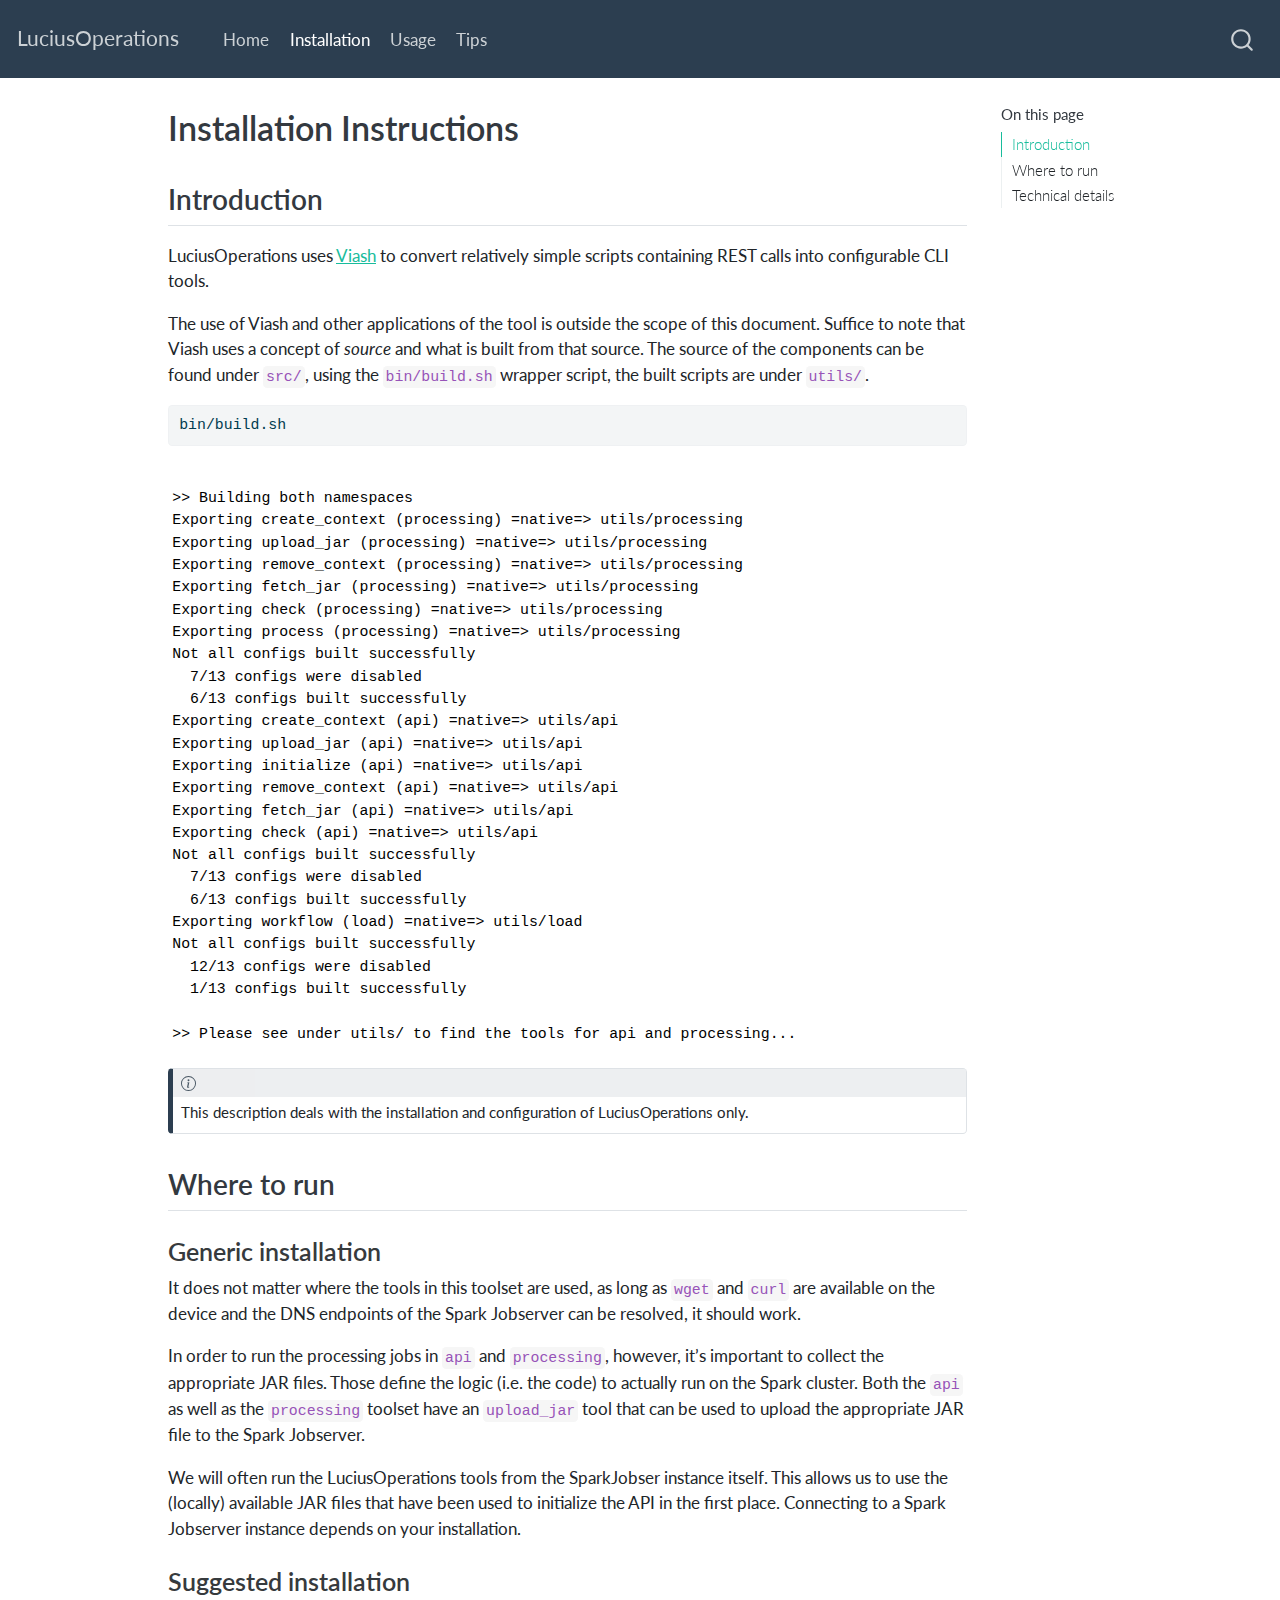
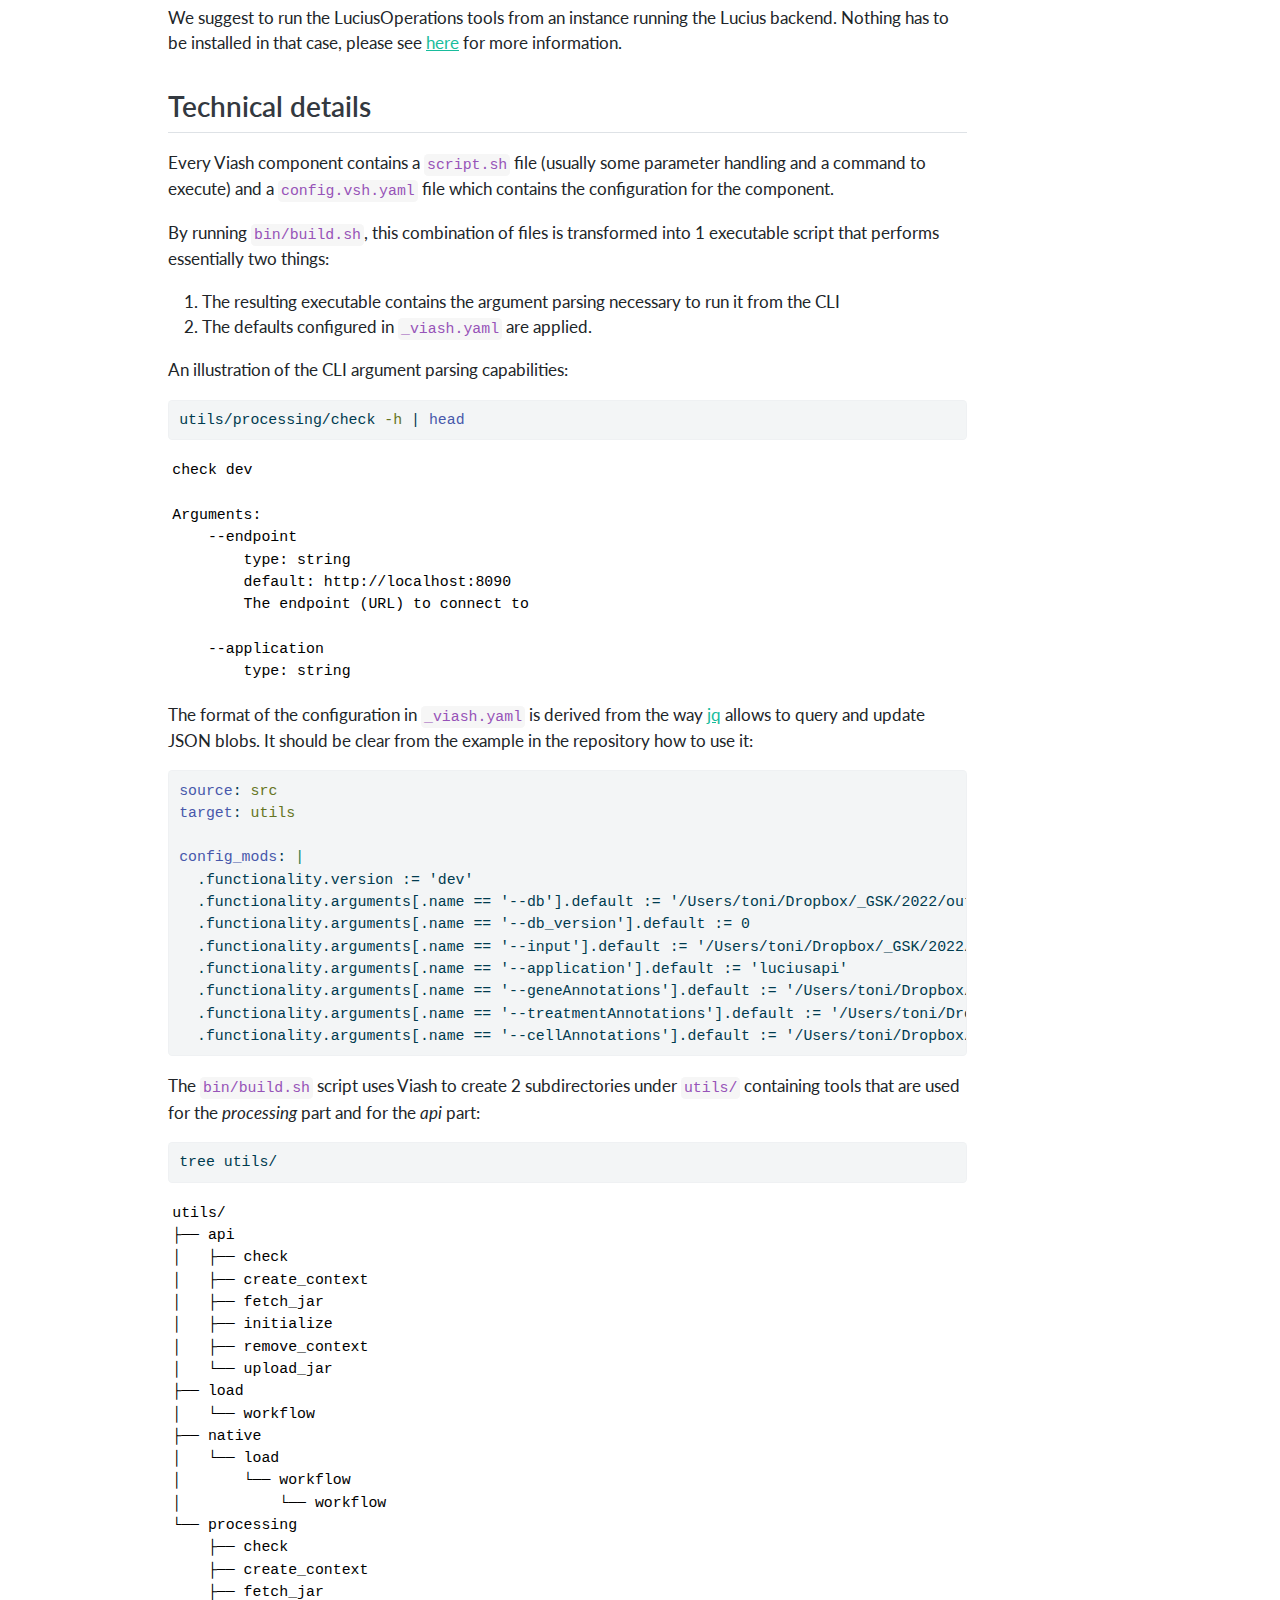
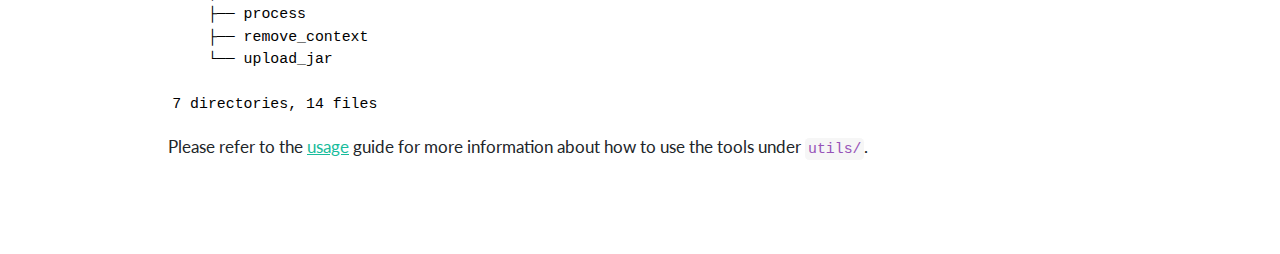
==== commit 14faa318: "Update docs" ====
--- a/docs/installation.html
+++ b/docs/installation.html
@@ -2,7 +2,7 @@
 <html xmlns="http://www.w3.org/1999/xhtml" lang="en" xml:lang="en"><head>
 
 <meta charset="utf-8">
-<meta name="generator" content="quarto-1.2.247">
+<meta name="generator" content="quarto-1.4.84">
 
 <meta name="viewport" content="width=device-width, initial-scale=1.0, user-scalable=yes">
 
@@ -17,9 +17,10 @@
 ul.task-list{list-style: none;}
 ul.task-list li input[type="checkbox"] {
   width: 0.8em;
-  margin: 0 0.8em 0.2em -1.6em;
+  margin: 0 0.8em 0.2em -1em; /* quarto-specific, see https://github.com/quarto-dev/quarto-cli/issues/4556 */ 
   vertical-align: middle;
 }
+/* CSS for syntax highlighting */
 pre > code.sourceCode { white-space: pre; position: relative; }
 pre > code.sourceCode > span { display: inline-block; line-height: 1.25; }
 pre > code.sourceCode > span:empty { height: 1.2em; }
@@ -46,43 +47,13 @@
     -khtml-user-select: none; -moz-user-select: none;
     -ms-user-select: none; user-select: none;
     padding: 0 4px; width: 4em;
-    color: #aaaaaa;
-  }
-pre.numberSource { margin-left: 3em; border-left: 1px solid #aaaaaa;  padding-left: 4px; }
+  }
+pre.numberSource { margin-left: 3em;  padding-left: 4px; }
 div.sourceCode
   {   }
 @media screen {
 pre > code.sourceCode > span > a:first-child::before { text-decoration: underline; }
 }
-code span.al { color: #ff0000; font-weight: bold; } /* Alert */
-code span.an { color: #60a0b0; font-weight: bold; font-style: italic; } /* Annotation */
-code span.at { color: #7d9029; } /* Attribute */
-code span.bn { color: #40a070; } /* BaseN */
-code span.bu { color: #008000; } /* BuiltIn */
-code span.cf { color: #007020; font-weight: bold; } /* ControlFlow */
-code span.ch { color: #4070a0; } /* Char */
-code span.cn { color: #880000; } /* Constant */
-code span.co { color: #60a0b0; font-style: italic; } /* Comment */
-code span.cv { color: #60a0b0; font-weight: bold; font-style: italic; } /* CommentVar */
-code span.do { color: #ba2121; font-style: italic; } /* Documentation */
-code span.dt { color: #902000; } /* DataType */
-code span.dv { color: #40a070; } /* DecVal */
-code span.er { color: #ff0000; font-weight: bold; } /* Error */
-code span.ex { } /* Extension */
-code span.fl { color: #40a070; } /* Float */
-code span.fu { color: #06287e; } /* Function */
-code span.im { color: #008000; font-weight: bold; } /* Import */
-code span.in { color: #60a0b0; font-weight: bold; font-style: italic; } /* Information */
-code span.kw { color: #007020; font-weight: bold; } /* Keyword */
-code span.op { color: #666666; } /* Operator */
-code span.ot { color: #007020; } /* Other */
-code span.pp { color: #bc7a00; } /* Preprocessor */
-code span.sc { color: #4070a0; } /* SpecialChar */
-code span.ss { color: #bb6688; } /* SpecialString */
-code span.st { color: #4070a0; } /* String */
-code span.va { color: #19177c; } /* Variable */
-code span.vs { color: #4070a0; } /* VerbatimString */
-code span.wa { color: #60a0b0; font-weight: bold; font-style: italic; } /* Warning */
 </style>
 
 
@@ -136,29 +107,31 @@
     <span class="navbar-title">LuciusOperations</span>
     </a>
   </div>
+            <div id="quarto-search" class="" title="Search"></div>
           <button class="navbar-toggler" type="button" data-bs-toggle="collapse" data-bs-target="#navbarCollapse" aria-controls="navbarCollapse" aria-expanded="false" aria-label="Toggle navigation" onclick="if (window.quartoToggleHeadroom) { window.quartoToggleHeadroom(); }">
   <span class="navbar-toggler-icon"></span>
 </button>
           <div class="collapse navbar-collapse" id="navbarCollapse">
             <ul class="navbar-nav navbar-nav-scroll me-auto">
   <li class="nav-item">
-    <a class="nav-link" href="./README.html">
+    <a class="nav-link" href="./README.html" rel="" target="">
  <span class="menu-text">Home</span></a>
   </li>  
   <li class="nav-item">
-    <a class="nav-link active" href="./installation.html" aria-current="page">
+    <a class="nav-link active" href="./installation.html" rel="" target="" aria-current="page">
  <span class="menu-text">Installation</span></a>
   </li>  
   <li class="nav-item">
-    <a class="nav-link" href="./usage.html">
+    <a class="nav-link" href="./usage.html" rel="" target="">
  <span class="menu-text">Usage</span></a>
   </li>  
   <li class="nav-item">
-    <a class="nav-link" href="./tips.html">
+    <a class="nav-link" href="./tips.html" rel="" target="">
  <span class="menu-text">Tips</span></a>
   </li>  
 </ul>
-              <div id="quarto-search" class="" title="Search"></div>
+            <div class="quarto-navbar-tools ms-auto">
+</div>
           </div> <!-- /navcollapse -->
       </div> <!-- /container-fluid -->
     </nav>
@@ -173,6 +146,11 @@
    
   <ul>
   <li><a href="#introduction" id="toc-introduction" class="nav-link active" data-scroll-target="#introduction">Introduction</a></li>
+  <li><a href="#where-to-run" id="toc-where-to-run" class="nav-link" data-scroll-target="#where-to-run">Where to run</a>
+  <ul class="collapse">
+  <li><a href="#generic-installation" id="toc-generic-installation" class="nav-link" data-scroll-target="#generic-installation">Generic installation</a></li>
+  <li><a href="#suggested-installation" id="toc-suggested-installation" class="nav-link" data-scroll-target="#suggested-installation">Suggested installation</a></li>
+  </ul></li>
   <li><a href="#technical-details" id="toc-technical-details" class="nav-link" data-scroll-target="#technical-details">Technical details</a></li>
   </ul>
 </nav>
@@ -197,9 +175,6 @@
 
 </header>
 
-<div class="cell">
-
-</div>
 <section id="introduction" class="level2">
 <h2 class="anchored" data-anchor-id="introduction">Introduction</h2>
 <p>LuciusOperations uses <a href="https://viash.io">Viash</a> to convert relatively simple scripts containing REST calls into configurable CLI tools.</p>
@@ -216,8 +191,8 @@
 Exporting check (processing) =native=&gt; utils/processing
 Exporting process (processing) =native=&gt; utils/processing
 Not all configs built successfully
-  6/12 configs were disabled
-  6/12 configs built successfully
+  7/13 configs were disabled
+  6/13 configs built successfully
 Exporting create_context (api) =native=&gt; utils/api
 Exporting upload_jar (api) =native=&gt; utils/api
 Exporting initialize (api) =native=&gt; utils/api
@@ -225,25 +200,42 @@
 Exporting fetch_jar (api) =native=&gt; utils/api
 Exporting check (api) =native=&gt; utils/api
 Not all configs built successfully
-  6/12 configs were disabled
-  6/12 configs built successfully
+  7/13 configs were disabled
+  6/13 configs built successfully
+Exporting workflow (load) =native=&gt; utils/load
+Not all configs built successfully
+  12/13 configs were disabled
+  1/13 configs built successfully
 
 &gt;&gt; Please see under utils/ to find the tools for api and processing...</code></pre>
 </div>
 </div>
-<div class="callout-note callout callout-style-default callout-captioned">
+<div class="callout callout-style-default callout-note callout-titled">
 <div class="callout-header d-flex align-content-center">
 <div class="callout-icon-container">
 <i class="callout-icon"></i>
 </div>
-<div class="callout-caption-container flex-fill">
-Note
+<div class="callout-title-container flex-fill">
+
 </div>
 </div>
 <div class="callout-body-container callout-body">
 <p>This description deals with the installation and configuration of LuciusOperations only.</p>
 </div>
 </div>
+</section>
+<section id="where-to-run" class="level2">
+<h2 class="anchored" data-anchor-id="where-to-run">Where to run</h2>
+<section id="generic-installation" class="level3">
+<h3 class="anchored" data-anchor-id="generic-installation">Generic installation</h3>
+<p>It does not matter where the tools in this toolset are used, as long as <code>wget</code> and <code>curl</code> are available on the device and the DNS endpoints of the Spark Jobserver can be resolved, it should work.</p>
+<p>In order to run the processing jobs in <code>api</code> and <code>processing</code>, however, it’s important to collect the appropriate JAR files. Those define the logic (i.e.&nbsp;the code) to actually run on the Spark cluster. Both the <code>api</code> as well as the <code>processing</code> toolset have an <code>upload_jar</code> tool that can be used to upload the appropriate JAR file to the Spark Jobserver.</p>
+<p>We will often run the LuciusOperations tools from the SparkJobser instance itself. This allows us to use the (locally) available JAR files that have been used to initialize the API in the first place. Connecting to a Spark Jobserver instance depends on your installation.</p>
+</section>
+<section id="suggested-installation" class="level3">
+<h3 class="anchored" data-anchor-id="suggested-installation">Suggested installation</h3>
+<p>We suggest to run the LuciusOperations tools from an instance running the Lucius backend. Nothing has to be installed in that case, please see <a href="./usage.html#suggested-setup">here</a> for more information.</p>
+</section>
 </section>
 <section id="technical-details" class="level2">
 <h2 class="anchored" data-anchor-id="technical-details">Technical details</h2>
@@ -270,7 +262,6 @@
 </div>
 </div>
 <p>The format of the configuration in <code>_viash.yaml</code> is derived from the way <a href="https://stedolan.github.io/jq/">jq</a> allows to query and update JSON blobs. It should be clear from the example in the repository how to use it:</p>
-<div class="cell">
 <div class="sourceCode" id="cb5"><pre class="sourceCode yaml code-with-copy"><code class="sourceCode yaml"><span id="cb5-1"><a href="#cb5-1" aria-hidden="true" tabindex="-1"></a><span class="fu">source</span><span class="kw">:</span><span class="at"> src</span></span>
 <span id="cb5-2"><a href="#cb5-2" aria-hidden="true" tabindex="-1"></a><span class="fu">target</span><span class="kw">:</span><span class="at"> utils</span></span>
 <span id="cb5-3"><a href="#cb5-3" aria-hidden="true" tabindex="-1"></a></span>
@@ -283,7 +274,6 @@
 <span id="cb5-10"><a href="#cb5-10" aria-hidden="true" tabindex="-1"></a>  .functionality.arguments[.name == '--geneAnnotations'].default := '/Users/toni/Dropbox/_GSK/2022/l1k_l5_subset/l1k_gene_xref/l1k_gene_xref.parquet'</span>
 <span id="cb5-11"><a href="#cb5-11" aria-hidden="true" tabindex="-1"></a>  .functionality.arguments[.name == '--treatmentAnnotations'].default := '/Users/toni/Dropbox/_GSK/2022/l1k_l5_subset/pert_xref/pert_xref.parquet'</span>
 <span id="cb5-12"><a href="#cb5-12" aria-hidden="true" tabindex="-1"></a>  .functionality.arguments[.name == '--cellAnnotations'].default := '/Users/toni/Dropbox/_GSK/2022/l1k_l5_subset/cell_xref/cell_xref.parquet'</span></code><button title="Copy to Clipboard" class="code-copy-button"><i class="bi"></i></button></pre></div>
-</div>
 <p>The <code>bin/build.sh</code> script uses Viash to create 2 subdirectories under <code>utils/</code> containing tools that are used for the <em>processing</em> part and for the <em>api</em> part:</p>
 <div class="cell">
 <div class="sourceCode cell-code" id="cb6"><pre class="sourceCode sh code-with-copy"><code class="sourceCode bash"><span id="cb6-1"><a href="#cb6-1" aria-hidden="true" tabindex="-1"></a><span class="ex">tree</span> utils/</span></code><button title="Copy to Clipboard" class="code-copy-button"><i class="bi"></i></button></pre></div>
@@ -296,6 +286,12 @@
 │&nbsp;&nbsp; ├── initialize
 │&nbsp;&nbsp; ├── remove_context
 │&nbsp;&nbsp; └── upload_jar
+├── load
+│&nbsp;&nbsp; └── workflow
+├── native
+│&nbsp;&nbsp; └── load
+│&nbsp;&nbsp;     └── workflow
+│&nbsp;&nbsp;         └── workflow
 └── processing
     ├── check
     ├── create_context
@@ -304,7 +300,7 @@
     ├── remove_context
     └── upload_jar
 
-2 directories, 12 files</code></pre>
+7 directories, 14 files</code></pre>
 </div>
 </div>
 <p>Please refer to the <a href="usage.html">usage</a> guide for more information about how to use the tools under <code>utils/</code>.</p>
@@ -340,9 +336,23 @@
     icon: icon
   };
   anchorJS.add('.anchored');
+  const isCodeAnnotation = (el) => {
+    for (const clz of el.classList) {
+      if (clz.startsWith('code-annotation-')) {                     
+        return true;
+      }
+    }
+    return false;
+  }
   const clipboard = new window.ClipboardJS('.code-copy-button', {
-    target: function(trigger) {
-      return trigger.previousElementSibling;
+    text: function(trigger) {
+      const codeEl = trigger.previousElementSibling.cloneNode(true);
+      for (const childEl of codeEl.children) {
+        if (isCodeAnnotation(childEl)) {
+          childEl.remove();
+        }
+      }
+      return codeEl.innerText;
     }
   });
   clipboard.on('success', function(e) {
@@ -407,6 +417,120 @@
       return note.innerHTML;
     });
   }
+  const xrefs = window.document.querySelectorAll('a.quarto-xref');
+  for (var i=0; i<xrefs.length; i++) {
+    const xref = xrefs[i];
+    tippyHover(xref, function() {
+      let href = xref.getAttribute('href');
+      try { href = new URL(href).hash; } catch {}
+      const id = href.replace(/^#\/?/, "");
+      const note = window.document.getElementById(id);
+      if (note !== null) {
+        if (id.startsWith('sec-')) {
+          // Special case sections, only their first couple elements
+          const container = document.createElement("div");
+          if (note.children && note.children.length > 2) {
+            for (let i = 0; i < 2; i++) {
+              container.appendChild(note.children[i].cloneNode(true));
+            }
+            return container.innerHTML
+          } else {
+            return note.innerHTML;
+          }
+        } else {
+          return note.innerHTML;
+        }
+      } else {
+        return "";
+      }
+    });
+  }
+      let selectedAnnoteEl;
+      const selectorForAnnotation = ( cell, annotation) => {
+        let cellAttr = 'data-code-cell="' + cell + '"';
+        let lineAttr = 'data-code-annotation="' +  annotation + '"';
+        const selector = 'span[' + cellAttr + '][' + lineAttr + ']';
+        return selector;
+      }
+      const selectCodeLines = (annoteEl) => {
+        const doc = window.document;
+        const targetCell = annoteEl.getAttribute("data-target-cell");
+        const targetAnnotation = annoteEl.getAttribute("data-target-annotation");
+        const annoteSpan = window.document.querySelector(selectorForAnnotation(targetCell, targetAnnotation));
+        const lines = annoteSpan.getAttribute("data-code-lines").split(",");
+        const lineIds = lines.map((line) => {
+          return targetCell + "-" + line;
+        })
+        let top = null;
+        let height = null;
+        let parent = null;
+        if (lineIds.length > 0) {
+            //compute the position of the single el (top and bottom and make a div)
+            const el = window.document.getElementById(lineIds[0]);
+            top = el.offsetTop;
+            height = el.offsetHeight;
+            parent = el.parentElement.parentElement;
+          if (lineIds.length > 1) {
+            const lastEl = window.document.getElementById(lineIds[lineIds.length - 1]);
+            const bottom = lastEl.offsetTop + lastEl.offsetHeight;
+            height = bottom - top;
+          }
+          if (top !== null && height !== null && parent !== null) {
+            // cook up a div (if necessary) and position it 
+            let div = window.document.getElementById("code-annotation-line-highlight");
+            if (div === null) {
+              div = window.document.createElement("div");
+              div.setAttribute("id", "code-annotation-line-highlight");
+              div.style.position = 'absolute';
+              parent.appendChild(div);
+            }
+            div.style.top = top - 2 + "px";
+            div.style.height = height + 4 + "px";
+            let gutterDiv = window.document.getElementById("code-annotation-line-highlight-gutter");
+            if (gutterDiv === null) {
+              gutterDiv = window.document.createElement("div");
+              gutterDiv.setAttribute("id", "code-annotation-line-highlight-gutter");
+              gutterDiv.style.position = 'absolute';
+              const codeCell = window.document.getElementById(targetCell);
+              const gutter = codeCell.querySelector('.code-annotation-gutter');
+              gutter.appendChild(gutterDiv);
+            }
+            gutterDiv.style.top = top - 2 + "px";
+            gutterDiv.style.height = height + 4 + "px";
+          }
+          selectedAnnoteEl = annoteEl;
+        }
+      };
+      const unselectCodeLines = () => {
+        const elementsIds = ["code-annotation-line-highlight", "code-annotation-line-highlight-gutter"];
+        elementsIds.forEach((elId) => {
+          const div = window.document.getElementById(elId);
+          if (div) {
+            div.remove();
+          }
+        });
+        selectedAnnoteEl = undefined;
+      };
+      // Attach click handler to the DT
+      const annoteDls = window.document.querySelectorAll('dt[data-target-cell]');
+      for (const annoteDlNode of annoteDls) {
+        annoteDlNode.addEventListener('click', (event) => {
+          const clickedEl = event.target;
+          if (clickedEl !== selectedAnnoteEl) {
+            unselectCodeLines();
+            const activeEl = window.document.querySelector('dt[data-target-cell].code-annotation-active');
+            if (activeEl) {
+              activeEl.classList.remove('code-annotation-active');
+            }
+            selectCodeLines(clickedEl);
+            clickedEl.classList.add('code-annotation-active');
+          } else {
+            // Unselect the line
+            unselectCodeLines();
+            clickedEl.classList.remove('code-annotation-active');
+          }
+        });
+      }
   const findCites = (el) => {
     const parentEl = el.parentElement;
     if (parentEl) {
--- a/docs/site_libs/quarto-html/quarto-syntax-highlighting.css
+++ b/docs/site_libs/quarto-html/quarto-syntax-highlighting.css
@@ -55,62 +55,85 @@
 
 code span.ot {
   color: #003B4F;
+  font-style: inherit;
 }
 
 code span.at {
   color: #657422;
+  font-style: inherit;
 }
 
 code span.ss {
   color: #20794D;
+  font-style: inherit;
 }
 
 code span.an {
   color: #5E5E5E;
+  font-style: inherit;
 }
 
 code span.fu {
   color: #4758AB;
+  font-style: inherit;
 }
 
 code span.st {
   color: #20794D;
+  font-style: inherit;
 }
 
 code span.cf {
   color: #003B4F;
+  font-style: inherit;
 }
 
 code span.op {
   color: #5E5E5E;
+  font-style: inherit;
 }
 
 code span.er {
   color: #AD0000;
+  font-style: inherit;
 }
 
 code span.bn {
   color: #AD0000;
+  font-style: inherit;
 }
 
 code span.al {
   color: #AD0000;
+  font-style: inherit;
 }
 
 code span.va {
   color: #111111;
+  font-style: inherit;
+}
+
+code span.bu {
+  font-style: inherit;
+}
+
+code span.ex {
+  font-style: inherit;
 }
 
 code span.pp {
   color: #AD0000;
+  font-style: inherit;
 }
 
 code span.in {
   color: #5E5E5E;
+  font-style: inherit;
 }
 
 code span.vs {
   color: #20794D;
+  font-style: inherit;
 }
 
 code span.wa {
@@ -125,22 +148,27 @@
 
 code span.im {
   color: #00769E;
+  font-style: inherit;
 }
 
 code span.ch {
   color: #20794D;
+  font-style: inherit;
 }
 
 code span.dt {
   color: #AD0000;
+  font-style: inherit;
 }
 
 code span.fl {
   color: #AD0000;
+  font-style: inherit;
 }
 
 code span.co {
   color: #5E5E5E;
+  font-style: inherit;
 }
 
 code span.cv {
@@ -150,18 +178,22 @@
 
 code span.cn {
   color: #8f5902;
+  font-style: inherit;
 }
 
 code span.sc {
   color: #5E5E5E;
+  font-style: inherit;
 }
 
 code span.dv {
   color: #AD0000;
+  font-style: inherit;
 }
 
 code span.kw {
   color: #003B4F;
+  font-style: inherit;
 }
 
 .prevent-inlining {
